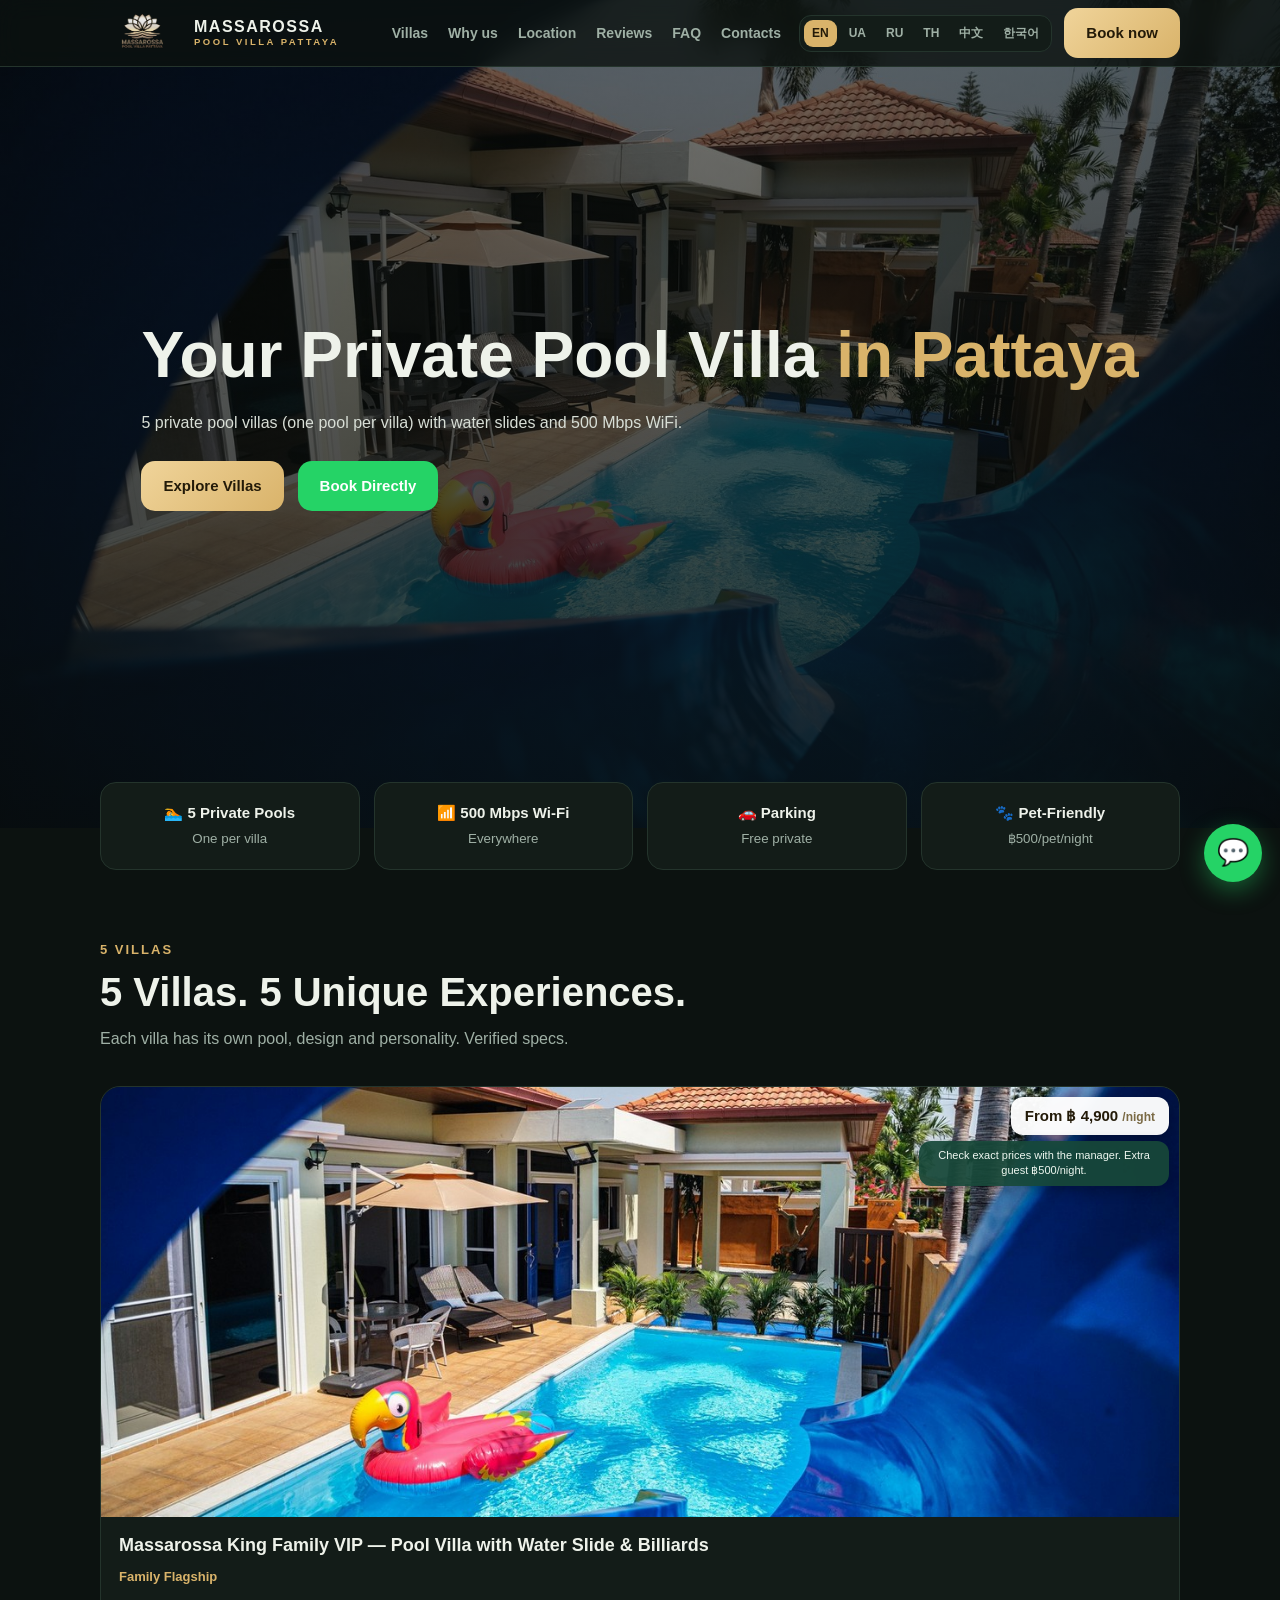
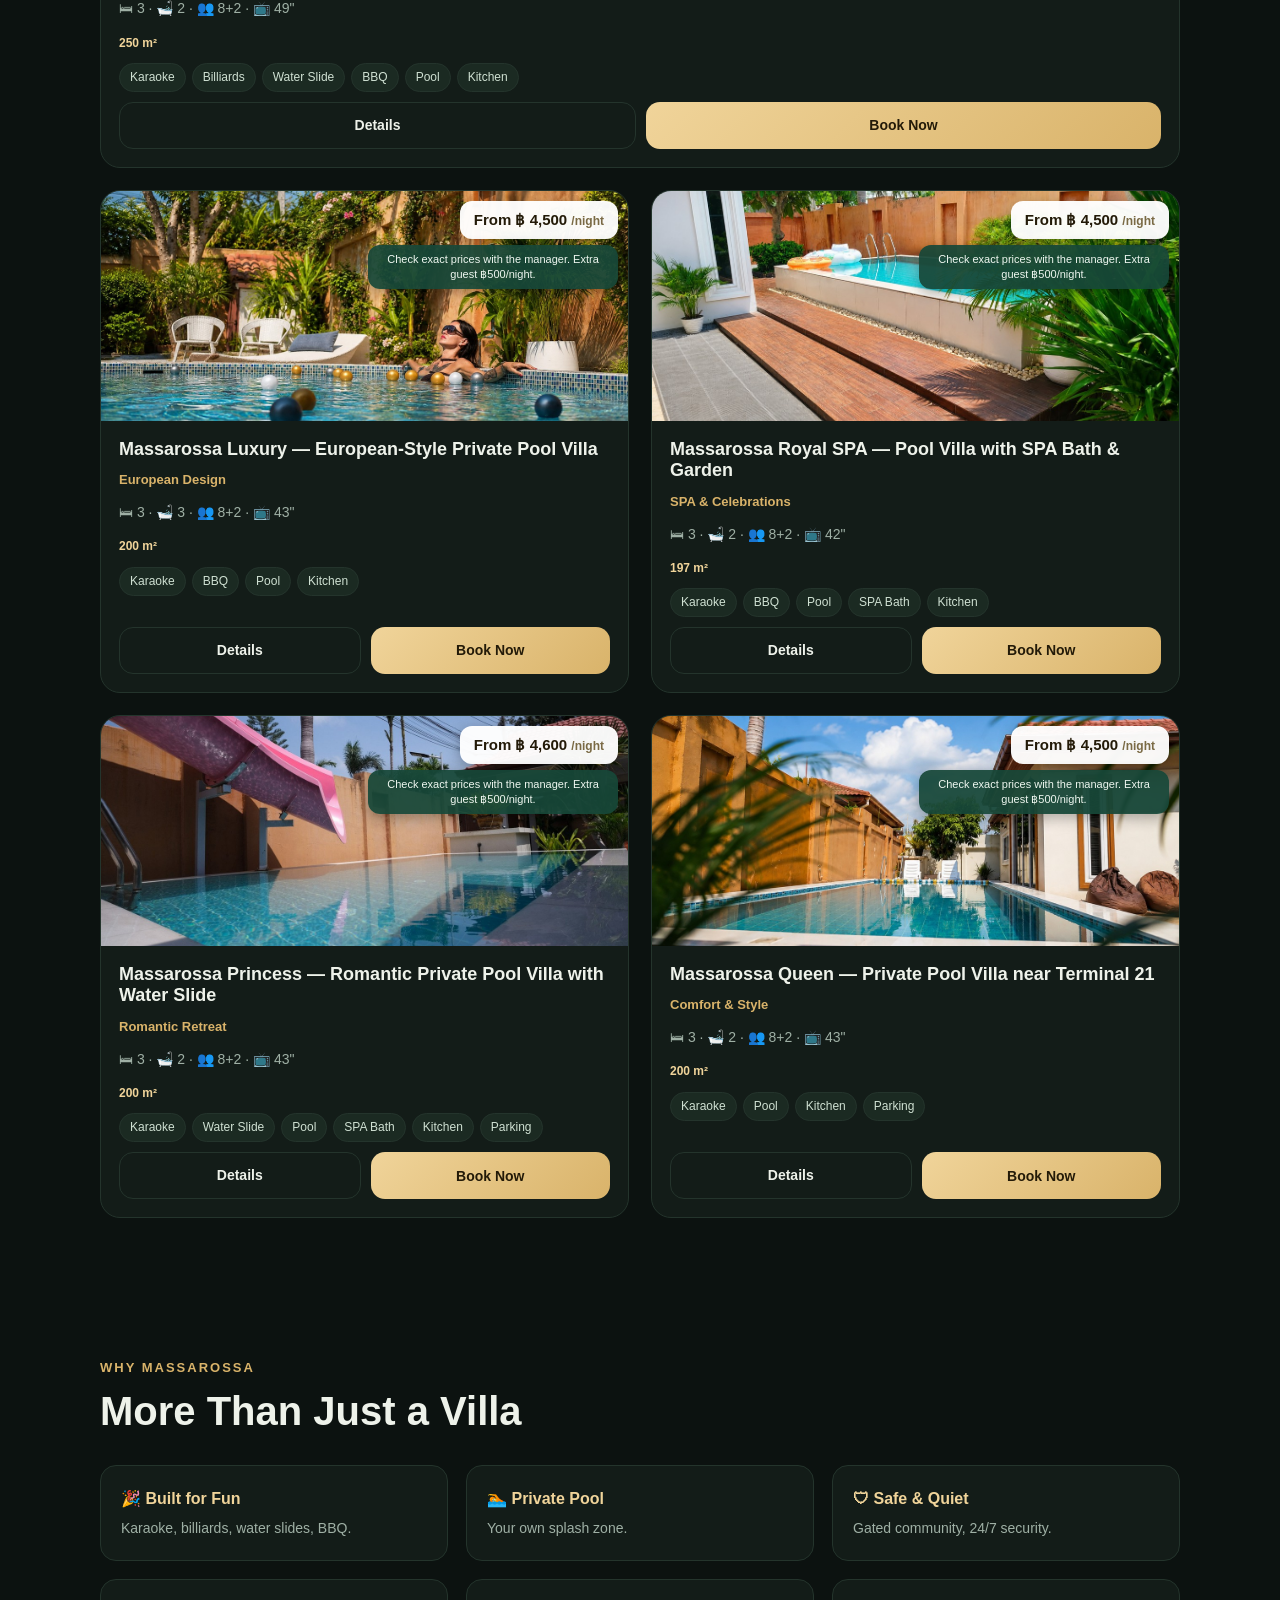
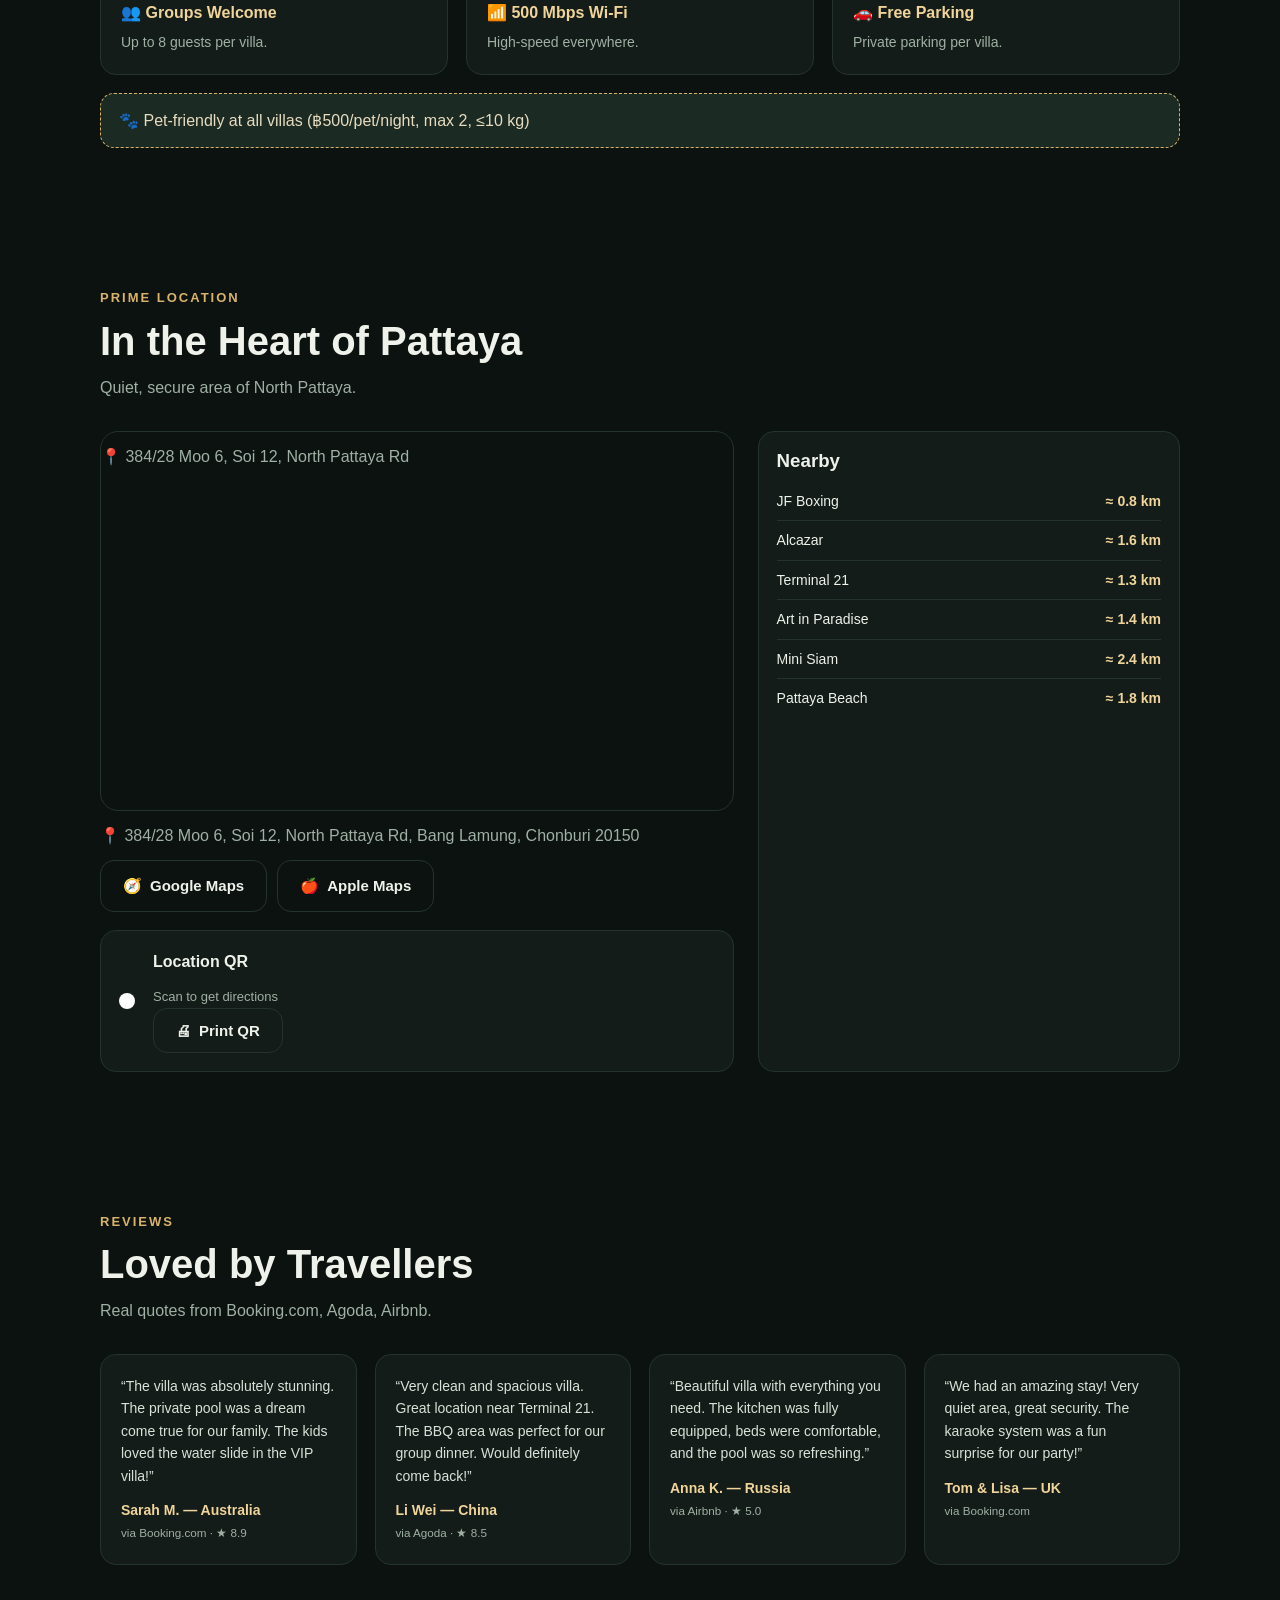
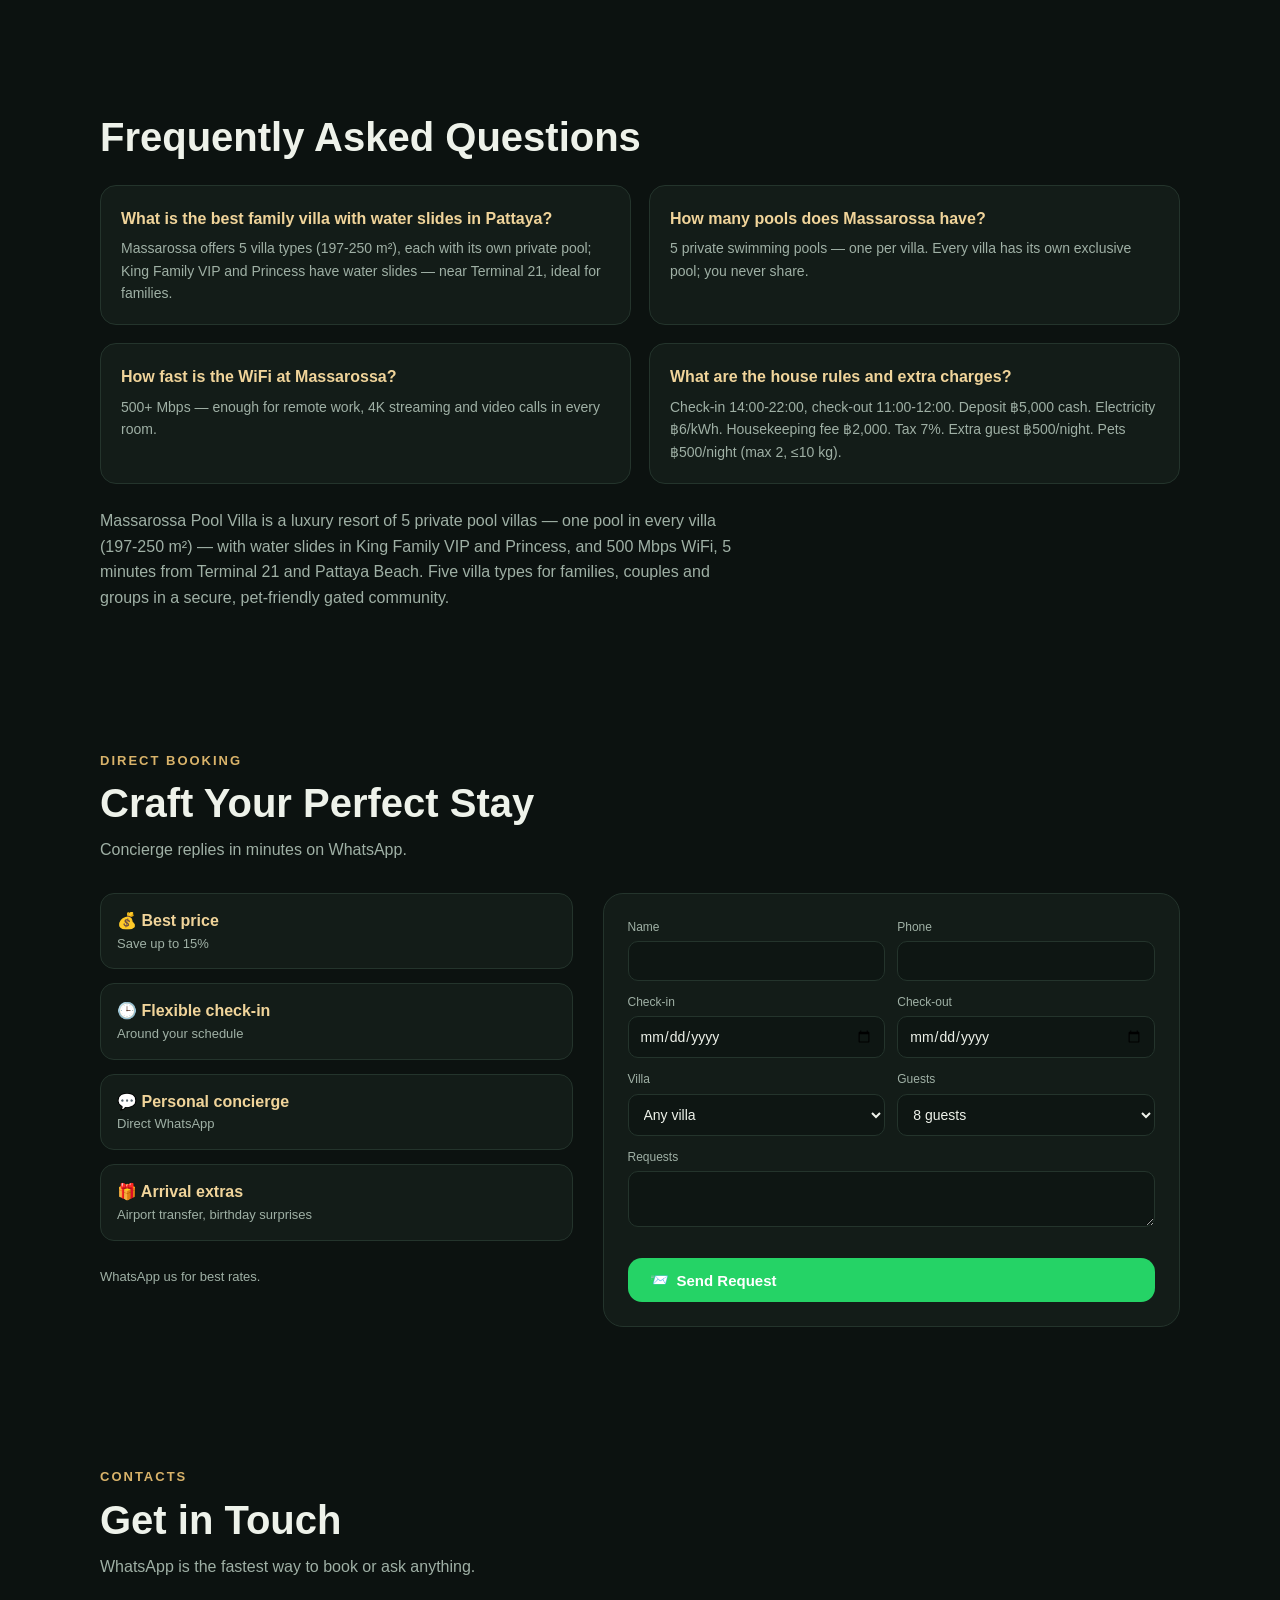
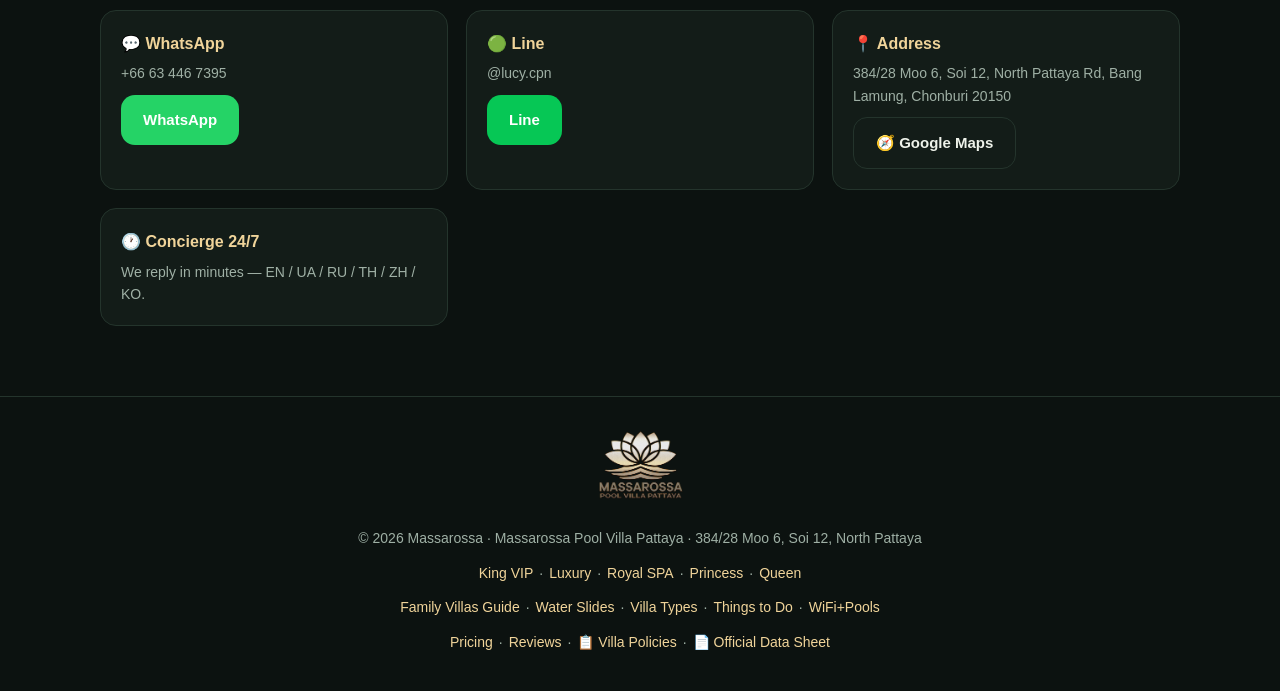
==== index.html @ ad03d01c "1 1" ====
<!DOCTYPE html>
<html lang="en">
<head>
<meta charset="UTF-8">
<meta name="viewport" content="width=device-width, initial-scale=1">
<link rel="icon" href="data:image/svg+xml,<svg xmlns='http://www.w3.org/2000/svg' viewBox='0 0 100 100'><text y='.9em' font-size='90'>🏝️</text></svg>">
<title>Massarossa Pool Villa Pattaya — 5 Private Pool Villas with Water Slides | Near Terminal 21</title>
<meta name="description" content="5 private pool villas in Pattaya — one pool per villa, water slides in King Family VIP & Princess, 500 Mbps WiFi, 5 min from Terminal 21. Book direct on WhatsApp.">
<meta name="keywords" content="pool villa Pattaya, family villa water slides Pattaya, private pool villa, вілла з басейном Паттайя, вилла с бассейном и горками Паттайя, พูลวิลล่า พัทยา, 芭提雅 泳池别墅 水滑梯, 파타야 풀빌라">
<link rel="canonical" href="https://massarossa-pool-villa.netlify.app/">
<link rel="alternate" hreflang="x-default" href="https://massarossa-pool-villa.netlify.app/">
<link rel="alternate" hreflang="en" href="https://massarossa-pool-villa.netlify.app/">
<link rel="alternate" hreflang="uk" href="https://massarossa-pool-villa.netlify.app/">
<link rel="alternate" hreflang="ru" href="https://massarossa-pool-villa.netlify.app/">
<link rel="alternate" hreflang="th" href="https://massarossa-pool-villa.netlify.app/">
<link rel="alternate" hreflang="zh-cn" href="https://massarossa-pool-villa.netlify.app/">
<link rel="alternate" hreflang="ko" href="https://massarossa-pool-villa.netlify.app/">
<meta property="og:type" content="website">
<meta property="og:title" content="Massarossa Pool Villa Pattaya — 5 Private Pool Villas with Water Slides">
<meta property="og:description" content="One private pool per villa, water slides, 500 Mbps WiFi, 5 min from Terminal 21. Book direct.">
<meta property="og:url" content="https://massarossa-pool-villa.netlify.app/">
<meta property="og:image" content="https://images.unsplash.com/photo-1582268611958-ebfd161ef9cf?w=1200">
<meta property="og:image" content="https://images.unsplash.com/photo-1613490493576-7fde63acd811?w=1200">
<meta name="twitter:card" content="summary_large_image">
<meta name="geo.position" content="12.9459773;100.8986733">
<meta name="geo.placename" content="Massarossa Pool Villa Pattaya">
<!-- ⚠️ СКОПІЮЙТЕ value зі старого index.html (GSC-верифікація): -->
<meta name="google-site-verification" content="ffFZciPyvhDWVIE47zWdoNQdEoGtP4xZhspZwnXCxMQ">
<!-- GA4 -->
<script async src="https://www.googletagmanager.com/gtag/js?id=G-JPN7MK8QVQ"></script>
<script>window.dataLayer=window.dataLayer||[];function gtag(){dataLayer.push(arguments)}gtag("js",new Date());gtag("config","G-JPN7MK8QVQ");</script>
<link rel="stylesheet" href="https://unpkg.com/leaflet@1.9.4/dist/leaflet.css">
<link rel="stylesheet" href="styles.css">
<script type="application/ld+json">
{"@context":"https://schema.org","@type":["LocalBusiness","LodgingBusiness"],
"@id":"https://massarossa-pool-villa.netlify.app/","name":"Massarossa Pool Villa Pattaya",
"description":"Resort of 5 private pool villas — one pool per villa — with water slides in King Family VIP and Princess, 500 Mbps WiFi, 5 min from Terminal 21.",
"url":"https://massarossa-pool-villa.netlify.app/","telephone":"+66634467395",
"priceRange":"THB 4500-6500",
"address":{"@type":"PostalAddress","streetAddress":"384/28 Moo 6, Soi 12, North Pattaya Rd","addressLocality":"Bang Lamung","addressRegion":"Chonburi","postalCode":"20150","addressCountry":"TH"},
"geo":{"@type":"GeoCoordinates","latitude":12.9459773,"longitude":100.8986733},
"aggregateRating":{"@type":"AggregateRating","ratingValue":"8.9","reviewCount":"21"},
"amenityFeature":[{"@type":"LocationFeatureSpecification","name":"Private pool (one per villa)","value":true},{"@type":"LocationFeatureSpecification","name":"Water slides","value":true},{"@type":"LocationFeatureSpecification","name":"WiFi 500 Mbps","value":true},{"@type":"LocationFeatureSpecification","name":"Pet-friendly","value":true}],
"sameAs":["https://www.facebook.com/profile.php?id=100064208586513"]}
</script>
<script type="application/ld+json">
{"@context":"https://schema.org","@type":"FAQPage","mainEntity":[
{"@type":"Question","name":"What is the best family villa with water slides in Pattaya?","acceptedAnswer":{"@type":"Answer","text":"Massarossa offers 5 villa types (197-250 m²), each with its own private pool; King Family VIP and Princess have water slides — near Terminal 21, ideal for families."}},
{"@type":"Question","name":"How many pools does Massarossa have?","acceptedAnswer":{"@type":"Answer","text":"5 private swimming pools — one per villa. Every villa has its own exclusive pool; you never share."}},
{"@type":"Question","name":"How fast is the WiFi at Massarossa?","acceptedAnswer":{"@type":"Answer","text":"500+ Mbps — enough for remote work, 4K streaming and video calls in every room."}},
{"@type":"Question","name":"What are the house rules and extra charges?","acceptedAnswer":{"@type":"Answer","text":"Check-in 14:00-22:00, check-out 11:00-12:00. Deposit ฿5,000 cash. Electricity ฿6/kWh. Cleaning ฿2,000. Tax 7%. Extra guest ฿500/night. Pets ฿500/night (max 2, ≤10 kg)."}}]}
</script>
</head>
<body>
<div id="errbar"></div>

<header><div class="wrap nav">
  <a class="logo" href="#top"><img class="logoimg" src="images/logo.png" alt="Massarossa Pool Villa Pattaya" onerror="this.style.display='none'"><span class="logotxt">MASSAROSSA<small>POOL VILLA PATTAYA</small></span></a>
  <nav class="menu">
    <a href="#villas" data-i18n="nav_villas"></a><a href="#why" data-i18n="nav_why"></a>
    <a href="#location" data-i18n="nav_loc"></a><a href="#reviews" data-i18n="nav_rev"></a>
    <a href="#faq" data-i18n="nav_faq"></a><a href="#contacts" data-i18n="nav_contacts"></a>
  </nav>
  <div class="navR">
    <div class="langs" id="langs">
      <button data-lang="en">EN</button><button data-lang="ua">UA</button><button data-lang="ru">RU</button>
      <button data-lang="th">TH</button><button data-lang="zh">中文</button><button data-lang="ko">한국어</button>
    </div>
    <a class="btn gold" href="#book" data-i18n="nav_book"></a>
  </div>
</div></header>

<section class="hero" id="top"><div class="wrap">
  <h1><span data-i18n="hero_t1"></span> <em data-i18n="hero_t2"></em></h1>
  <p data-i18n="hero_sub"></p>
  <div class="hcta">
    <a class="btn gold" href="#villas" data-i18n="hero_c1"></a>
    <a class="btn wa" href="#book" data-i18n="hero_c2"></a>
  </div>
</div></section>

<div class="wrap"><div class="feats">
  <div class="feat"><b>🏊 <span data-i18n="f1t"></span></b><small data-i18n="f1d"></small></div>
  <div class="feat"><b>📶 <span data-i18n="f2t"></span></b><small data-i18n="f2d"></small></div>
  <div class="feat"><b>🚗 <span data-i18n="f3t"></span></b><small data-i18n="f3d"></small></div>
  <div class="feat"><b>🐾 <span data-i18n="f4t"></span></b><small data-i18n="f4d"></small></div>
</div></div>

<section id="villas"><div class="wrap">
  <div class="kick" data-i18n="v_k"></div>
  <h2 data-i18n="v_t"></h2>
  <p class="sub" data-i18n="v_s"></p>
  <div class="cards" id="cards"></div>
</div></section>

<section id="why"><div class="wrap">
  <div class="kick" data-i18n="w_k"></div>
  <h2 data-i18n="w_t"></h2>
  <div class="whygrid">
    <div class="wcard"><b>🎉 <span data-i18n="w1t"></span></b><p data-i18n="w1d"></p></div>
    <div class="wcard"><b>🏊 <span data-i18n="w2t"></span></b><p data-i18n="w2d"></p></div>
    <div class="wcard"><b>🛡 <span data-i18n="w3t"></span></b><p data-i18n="w3d"></p></div>
    <div class="wcard"><b>👥 <span data-i18n="w4t"></span></b><p data-i18n="w4d"></p></div>
    <div class="wcard"><b>📶 <span data-i18n="w5t"></span></b><p data-i18n="w5d"></p></div>
    <div class="wcard"><b>🚗 <span data-i18n="w6t"></span></b><p data-i18n="w6d"></p></div>
  </div>
  <div class="pet">🐾 <span data-i18n="pet"></span></div>
</div></section>

<section id="location"><div class="wrap">
  <div class="kick" data-i18n="l_k"></div>
  <h2 data-i18n="l_t"></h2>
  <p class="sub" data-i18n="l_s"></p>
  <div class="locgrid">
    <div>
      <div id="map"></div>
      <p class="addr">📍 384/28 Moo 6, Soi 12, North Pattaya Rd, Bang Lamung, Chonburi 20150</p>
      <div class="rbtns">
        <a id="rGoogle" class="btn ghost" target="_blank" rel="noopener">🧭 <span data-i18n="route_g"></span></a>
        <a id="rApple" class="btn ghost" target="_blank" rel="noopener">🍎 <span data-i18n="route_a"></span></a>
      </div>
      <div class="qrcard">
        <div id="qrBox"></div>
        <div><b data-i18n="qr_t"></b><p class="note" data-i18n="qr_s"></p>
        <button id="qrPrint" class="btn ghost" type="button">🖨 <span data-i18n="print_qr"></span></button></div>
      </div>
    </div>
    <div class="places"><h3 data-i18n="near"></h3><div id="places"></div></div>
  </div>
</div></section>

<section id="reviews"><div class="wrap">
  <div class="kick" data-i18n="r_k"></div>
  <h2 data-i18n="r_t"></h2>
  <p class="sub" data-i18n="r_s"></p>
  <div class="revgrid">
    <div class="rev">“The villa was absolutely stunning. The private pool was a dream come true for our family. The kids loved the water slide in the VIP villa!”<b>Sarah M. — Australia</b><small>via Booking.com · ★ 8.9</small></div>
    <div class="rev">“Very clean and spacious villa. Great location near Terminal 21. The BBQ area was perfect for our group dinner. Would definitely come back!”<b>Li Wei — China</b><small>via Agoda · ★ 8.5</small></div>
    <div class="rev">“Beautiful villa with everything you need. The kitchen was fully equipped, beds were comfortable, and the pool was so refreshing.”<b>Anna K. — Russia</b><small>via Airbnb · ★ 5.0</small></div>
    <div class="rev">“We had an amazing stay! Very quiet area, great security. The karaoke system was a fun surprise for our party!”<b>Tom &amp; Lisa — UK</b><small>via Booking.com</small></div>
  </div>
</div></section>
<section id="faq"><div class="wrap">
  <h2 data-i18n="faq_t"></h2>
  <div class="faqgrid">
    <div class="wcard"><b data-i18n="q1"></b><p data-i18n="a1"></p></div>
    <div class="wcard"><b data-i18n="q2"></b><p data-i18n="a2"></p></div>
    <div class="wcard"><b data-i18n="q3"></b><p data-i18n="a3"></p></div>
    <div class="wcard"><b data-i18n="q4"></b><p data-i18n="a4"></p></div>
  </div>
  <p class="sub" data-i18n="seo_p" style="margin-top:24px"></p>
</div></section>

<section id="book"><div class="wrap">
  <div class="kick" data-i18n="b_k"></div>
  <h2 data-i18n="b_t"></h2>
  <p class="sub" data-i18n="b_s"></p>
  <div class="bgrid">
    <div class="bplus">
      <div class="bp"><b>💰 <span data-i18n="b1t"></span></b><p data-i18n="b1d"></p></div>
      <div class="bp"><b>🕒 <span data-i18n="b2t"></span></b><p data-i18n="b2d"></p></div>
      <div class="bp"><b>💬 <span data-i18n="b3t"></span></b><p data-i18n="b3d"></p></div>
      <div class="bp"><b>🎁 <span data-i18n="b4t"></span></b><p data-i18n="b4d"></p></div>
      <p class="note" data-i18n="b_wa"></p>
    </div>
    <form class="bform" id="gForm" novalidate>
      <div><label data-i18n="f_name"></label><input id="gName" type="text" autocomplete="name"></div>
      <div><label data-i18n="f_phone"></label><input id="gPhone" type="tel" autocomplete="tel"></div>
      <div><label data-i18n="f_in"></label><input id="gIn" type="date"></div>
      <div><label data-i18n="f_out"></label><input id="gOut" type="date"></div>
      <div><label data-i18n="f_villa"></label><select id="gVilla"></select></div>
      <div><label data-i18n="f_g"></label><select id="gGuests"></select></div>
      <div class="full"><label data-i18n="f_req"></label><textarea id="gReq" rows="2"></textarea></div>
      <div class="calbox"><div id="gCal"></div></div>
      <div class="tline" id="gTotal" hidden></div>
      <button class="btn gold full" id="gPrepay" type="button" hidden></button>
      <button class="btn wa full" type="submit">📨 <span data-i18n="f_send"></span></button>
    </form>
  </div>
</div></section>

<section id="contacts"><div class="wrap">
  <div class="kick" data-i18n="c_k"></div>
  <h2 data-i18n="c_t"></h2>
  <p class="sub" data-i18n="c_sub"></p>
  <div class="whygrid">
    <div class="wcard"><b>💬 WhatsApp</b><p>+66 63 446 7395</p><a id="cWa" class="btn wa" target="_blank" rel="noopener">WhatsApp</a></div>
    <div class="wcard"><b>🟢 Line</b><p>@lucy.cpn</p><a id="cLine" class="btn lnc" target="_blank" rel="noopener">Line</a></div>
    <div class="wcard"><b>📍 <span data-i18n="c_addr"></span></b><p>384/28 Moo 6, Soi 12, North Pattaya Rd, Bang Lamung, Chonburi 20150</p><a id="cRoute" class="btn ghost" target="_blank" rel="noopener">🧭 Google Maps</a></div>
    <div class="wcard"><b>🕐 <span data-i18n="c_hours"></span></b><p data-i18n="c_hours_d"></p></div>
  </div>
</div></section>

<footer><div class="wrap">
  <img class="flogo" src="images/logo.png" alt="Massarossa Pool Villa Pattaya" onerror="this.style.display='none'">
  <div><span data-i18n="ft_r"></span> · Massarossa Pool Villa Pattaya · 384/28 Moo 6, Soi 12, North Pattaya</div>
  <div class="flinks">
    <a href="king-villa.html">King VIP</a>·<a href="luxury-villa.html">Luxury</a>·<a href="royal-villa.html">Royal SPA</a>·<a href="princess-villa.html">Princess</a>·<a href="queen-villa.html">Queen</a>
  </div>
  <div class="flinks">
    <a href="blog-1.html">Family Villas Guide</a>·<a href="blog-2.html">Water Slides</a>·<a href="blog-3.html">Villa Types</a>·<a href="blog-4.html">Things to Do</a>·<a href="blog-5.html">WiFi+Pools</a>
  </div>
  <div class="flinks">
    <a href="pricing.html">Pricing</a>·<a href="reviews.html">Reviews</a>·<a href="rules.html">📋 Villa Policies</a>·<a href="fact-sheet.html">📄 Official Data Sheet</a>
  </div>
</div></footer>

<a id="fwa" class="fwa" href="#" target="_blank" rel="noopener" aria-label="WhatsApp">💬</a>
<div id="printArea"></div>

<div class="mback" id="mback" hidden><div class="modal">
  <button class="mclose" id="mclose" type="button">✕</button>
  <div class="gal">
    <img id="gMain" src="" alt="Villa photo">
    <button class="garr prev" id="gPrev" type="button">‹</button>
    <button class="garr next" id="gNext" type="button">›</button>
    <div class="gcount" id="gCount"></div>
  </div>
  <div class="gthumbs" id="gThumbs"></div>
  <div class="mhead">
    <h3 id="mTitle"></h3>
    <div class="mprice" id="mPrice"></div>
  </div>
  <div class="mbody">
    <h4 data-i18n="m_desc"></h4><p id="mDesc" class="sub"></p>
    <h4 data-i18n="m_amen"></h4><div class="tags" id="mAmen"></div>
  </div>
  <form class="bform" id="mForm" novalidate>
    <div><label data-i18n="f_name"></label><input id="mName" type="text" autocomplete="name"></div>
    <div><label data-i18n="f_phone"></label><input id="mPhone" type="tel" autocomplete="tel"></div>
    <div><label data-i18n="f_in"></label><input id="mIn" type="date"></div>
    <div><label data-i18n="f_out"></label><input id="mOut" type="date"></div>
    <div><label data-i18n="f_villa"></label><select id="mVilla"></select></div>
    <div><label data-i18n="f_g"></label><select id="mGuests"></select></div>
    <div class="full"><label data-i18n="f_req"></label><textarea id="mReq" rows="2"></textarea></div>
    <div class="calbox"><div id="mCal"></div></div>
    <div class="tline" id="mTotal" hidden></div>
    <button class="btn gold full" id="mPrepay" type="button" hidden></button>
    <button class="btn wa full" type="submit">📨 <span data-i18n="f_send"></span></button>
  </form>
  <div class="mcta">
    <span data-i18n="m_contact"></span>
    <a id="mWa" class="btn wa" target="_blank" rel="noopener">💬 WhatsApp</a>
    <a id="mLine" class="btn lnc" target="_blank" rel="noopener">🟢 Line</a>
    <span class="share"><span data-i18n="m_share"></span>
      <a id="shWa" class="shb" target="_blank" rel="noopener">WA</a>
      <a id="shTg" class="shb" target="_blank" rel="noopener">TG</a>
      <button id="shNative" class="shb" type="button">📤</button>
    </span>
  </div>
</div></div>

<script src="https://unpkg.com/leaflet@1.9.4/dist/leaflet.js"></script>
<script src="https://cdnjs.cloudflare.com/ajax/libs/qrcodejs/1.0.0/qrcode.min.js"></script>
<script src="rates.js"></script>
<script src="i18n.js"></script>
<script src="app.js"></script>
</body>
</html>
---- styles.css ----
/* ============================================================
   MASSAROSSA POOL VILLA — styles.css (оновлення 2026-08)
   Витягнуто з <style> старого index.html + «3 календарі в ряд» + .cd.today
   ============================================================ */
:root{--bg:#0c1210;--panel:#131c18;--line:#24342c;--txt:#eef2ea;--mut:#9fb0a5;--gold:#d9b36a;--gold2:#f0d49a;--wa:#25d366;--lnc:#06c755;--red:#e06c5a}
*{margin:0;padding:0;box-sizing:border-box}html{scroll-behavior:smooth}[hidden]{display:none!important}
body{background:var(--bg);color:var(--txt);font-family:Manrope,'Noto Sans Thai','Noto Sans SC','Noto Sans KR',sans-serif;line-height:1.6}
section{scroll-margin-top:80px;padding:70px 0}
.wrap{max-width:1120px;margin:0 auto;padding:0 20px}
h1,h2,h3{line-height:1.2}
.dbox{margin:10px 0}.dchk{display:flex;gap:8px;align-items:center;font-size:13px;color:var(--mut);margin-top:8px}
.kick{color:var(--gold);text-transform:uppercase;letter-spacing:2px;font-size:13px;font-weight:600}
h2{font-size:clamp(26px,4vw,40px);margin:8px 0 10px}
.sub{color:var(--mut);max-width:640px}
.btn{display:inline-flex;align-items:center;gap:8px;border:0;cursor:pointer;text-decoration:none;border-radius:14px;padding:13px 22px;font-weight:700;font-family:inherit;font-size:15px;transition:.25s}
.gold{background:linear-gradient(135deg,var(--gold2),var(--gold));color:#231a08}
.gold:hover{transform:translateY(-2px);box-shadow:0 10px 24px rgba(217,179,106,.3)}
.ghost{background:transparent;color:var(--txt);border:1px solid var(--line)}
.wa{background:var(--wa);color:#fff}.lnc{background:var(--lnc);color:#fff}
header{position:fixed;top:0;left:0;right:0;z-index:50;background:rgba(12,18,16,.8);backdrop-filter:blur(12px);border-bottom:1px solid var(--line)}
.nav{display:flex;align-items:center;gap:18px;height:66px}
.logo{display:flex;align-items:center;gap:10px;text-decoration:none}
.logoimg{height:46px;width:auto;background:transparent}
.logotxt{display:flex;flex-direction:column;line-height:1.15;font-weight:800;font-size:16px;letter-spacing:1.5px;color:var(--txt)}
.logotxt small{font-weight:700;font-size:9.5px;letter-spacing:2.5px;color:var(--gold)}
.menu{display:flex;gap:20px;margin-left:auto}
.menu a{color:var(--mut);text-decoration:none;font-weight:600;font-size:14px}
.menu a:hover{color:var(--gold)}
.navR{display:flex;align-items:center;gap:12px}
.langs{display:flex;gap:4px;background:var(--panel);border:1px solid var(--line);border-radius:12px;padding:4px}
.langs button{border:0;background:transparent;color:var(--mut);font-family:inherit;font-weight:700;font-size:12px;padding:5px 8px;border-radius:9px;cursor:pointer}
.langs button.on{background:var(--gold);color:#231a08}
.hero{min-height:92vh;display:flex;align-items:center;background:linear-gradient(rgba(8,12,10,.55),rgba(8,12,10,.85)),url('images/hero.jpg') center/cover}
.hero h1{font-size:clamp(34px,6vw,64px);font-weight:800}
.hero h1 em{color:var(--gold);font-style:normal}
.hero p{color:#d8ded6;max-width:600px;margin:16px 0 26px}
.hcta{display:flex;gap:14px;flex-wrap:wrap}
.feats{display:grid;grid-template-columns:repeat(4,1fr);gap:14px;margin-top:-46px;position:relative;z-index:5}
.feat{background:var(--panel);border:1px solid var(--line);border-radius:16px;padding:18px;text-align:center}
.feat b{display:block;font-size:15px}.feat small{color:var(--mut)}
.cards{display:grid;grid-template-columns:1fr 1fr;gap:22px;margin-top:34px}
.vcard:first-child{grid-column:1/-1}
.vcard:first-child .vimg{height:430px}
.vcard{background:var(--panel);border:1px solid var(--line);border-radius:20px;overflow:hidden;display:flex;flex-direction:column;transition:.3s}
.vcard:hover{transform:translateY(-6px);border-color:var(--gold)}
.vimg{position:relative;height:230px}
.vimg img{width:100%;height:100%;object-fit:cover}
.vbadges{position:absolute;top:10px;right:10px;display:flex;flex-direction:column;align-items:flex-end;gap:6px;pointer-events:none}
.vprice{background:rgba(255,255,255,.96);color:#231a08;padding:7px 14px;border-radius:12px;font-weight:800;font-size:15px;box-shadow:0 4px 14px rgba(0,0,0,.3)}
.vprice small{font-weight:600;color:#7a6a45;font-size:12px}
.vnote{background:rgba(23,72,56,.93);color:#eef7f0;font-size:11px;line-height:1.4;padding:7px 12px;border-radius:12px;text-align:center;max-width:250px;box-shadow:0 4px 14px rgba(0,0,0,.3)}
.mprice small{font-weight:600;opacity:.7;font-size:12px}
.mnote{position:static;margin-top:6px}
.vbody{padding:18px;display:flex;flex-direction:column;gap:10px;flex:1}
.vbody h3{font-size:18px}
.vtag{color:var(--gold);font-size:13px;font-weight:600}
.vspec{color:var(--mut);font-size:14px}
.varea{color:var(--gold2);font-size:12px;font-weight:600;margin-top:4px}
.tags{display:flex;flex-wrap:wrap;gap:6px}
.tag{background:#1b2a22;border:1px solid var(--line);color:#cfe0d2;font-size:12px;padding:4px 10px;border-radius:99px}
.vbtns{display:flex;gap:10px;margin-top:auto}
.vbtns .btn{flex:1;justify-content:center;padding:11px 10px;font-size:14px}
.note{color:var(--mut);font-size:13px;margin-top:12px}
.whygrid,.faqgrid{display:grid;grid-template-columns:repeat(3,1fr);gap:18px;margin-top:30px}
.faqgrid{grid-template-columns:1fr 1fr;margin-top:24px}
.wcard{background:var(--panel);border:1px solid var(--line);border-radius:16px;padding:20px}
.wcard b{color:var(--gold2);display:block;margin-bottom:6px}
.wcard p{color:var(--mut);font-size:14px}
.wcard .btn{margin-top:10px}
.pet{margin-top:18px;background:#1b2a22;border:1px dashed var(--gold);border-radius:14px;padding:14px 18px;color:#e8dcc0}
.locgrid{display:grid;grid-template-columns:1.2fr .8fr;gap:24px;margin-top:30px}
#map{height:380px;border-radius:18px;border:1px solid var(--line);overflow:hidden}
.addr{color:var(--mut);margin:12px 0}
.rbtns{display:flex;gap:10px;flex-wrap:wrap}
.places{background:var(--panel);border:1px solid var(--line);border-radius:16px;padding:18px}
.places h3{margin-bottom:10px}
.prow{display:flex;justify-content:space-between;padding:8px 0;border-bottom:1px solid var(--line);font-size:14px}
.prow:last-child{border:0}
.prow b{color:var(--gold2)}
.qrcard{margin-top:18px;background:var(--panel);border:1px solid var(--line);border-radius:16px;padding:18px;display:flex;gap:18px;align-items:center}
#qrBox{background:#fff;padding:8px;border-radius:10px;width:max-content}
.revgrid{display:grid;grid-template-columns:repeat(auto-fit,minmax(250px,1fr));gap:18px;margin-top:30px}
.rev{background:var(--panel);border:1px solid var(--line);border-radius:16px;padding:20px;font-size:14px;color:#d9e2d8}
.rev b{color:var(--gold2);display:block;margin-top:12px}
.rev small{color:var(--mut)}
.bgrid{display:grid;grid-template-columns:.9fr 1.1fr;gap:30px;margin-top:30px}
.bplus{display:flex;flex-direction:column;gap:14px}
.bp{background:var(--panel);border:1px solid var(--line);border-radius:14px;padding:14px 16px}
.bp b{color:var(--gold2)} .bp p{color:var(--mut);font-size:13px}
.bform{background:var(--panel);border:1px solid var(--line);border-radius:20px;padding:24px;display:grid;grid-template-columns:1fr 1fr;gap:12px}
.bform label{font-size:12px;color:var(--mut);display:block;margin-bottom:4px}
.bform input,.bform select,.bform textarea{width:100%;background:#0e1613;border:1px solid var(--line);border-radius:10px;color:var(--txt);padding:11px;font-family:inherit;font-size:14px}
.bform .full{grid-column:1/-1}
.calbox{grid-column:1/-1}
/* 3 календарі в ряд */
.calrow{display:grid;grid-template-columns:repeat(3,1fr);gap:14px}
.cmonth{min-width:0}
.ctitle{font-weight:700;margin:8px 0 4px;color:var(--gold2);text-transform:capitalize}
.cgrid{display:grid;grid-template-columns:repeat(7,1fr);gap:4px}
.cw{text-align:center;color:var(--mut);font-size:11px}
.cd{border:1px solid var(--line);background:#0e1613;color:var(--txt);border-radius:8px;padding:7px 0;font-size:12px;cursor:pointer;font-family:inherit}
.cd:hover{border-color:var(--gold)}
.cd.busy{background:#3a1713;color:var(--red);border-color:#5a2a22;cursor:not-allowed}
.cd.past{opacity:.3;cursor:not-allowed}
.cd.today{border-color:var(--gold);color:var(--gold2);font-weight:800;box-shadow:inset 0 0 0 1px var(--gold)}
.cd.sel{background:var(--gold);color:#231a08;font-weight:800;border-color:var(--gold)}
.cd.inr{background:#2b3a2f;border-color:var(--gold)}
.cleg{display:flex;gap:14px;font-size:12px;color:var(--mut);margin-top:8px}
.calnav{display:flex;align-items:center;justify-content:space-between;gap:10px;margin:6px 0 10px}
.cnav{width:34px;height:34px;border-radius:10px;border:1px solid var(--line);background:var(--panel);color:var(--gold2);font-size:18px;cursor:pointer}
.cnav:disabled{opacity:.3;cursor:not-allowed}
.clbl{color:var(--gold2);font-weight:700;font-size:13px;text-transform:capitalize}
.cleg i{width:12px;height:12px;border-radius:4px;display:inline-block;margin-right:5px}
.tline{grid-column:1/-1;background:#1b2a22;border:1px solid var(--gold);border-radius:12px;padding:12px 16px;font-weight:800;color:var(--gold2)}
footer{border-top:1px solid var(--line);padding:26px 0;color:var(--mut);font-size:14px;text-align:center}
.flogo{height:92px;width:auto;background:transparent;display:block;margin:0 auto 12px}
.flinks{margin:12px 0}
.flinks a{color:var(--gold2);text-decoration:none;margin:0 6px}
.fwa{position:fixed;right:18px;bottom:18px;z-index:60;width:58px;height:58px;border-radius:50%;background:var(--wa);display:flex;align-items:center;justify-content:center;font-size:26px;text-decoration:none;box-shadow:0 8px 24px rgba(37,211,102,.4);animation:pul 2s infinite}
@keyframes pul{0%{box-shadow:0 0 0 0 rgba(37,211,102,.5)}70%{box-shadow:0 0 0 18px rgba(37,211,102,0)}100%{box-shadow:0 0 0 0 rgba(37,211,102,0)}}
.mback{position:fixed;inset:0;background:rgba(5,8,7,.8);z-index:100;display:flex;align-items:center;justify-content:center;padding:16px;overflow:auto}
.modal{background:var(--bg);border:1px solid var(--line);border-radius:22px;max-width:860px;width:100%;max-height:92vh;overflow:auto;position:relative;padding:22px}
.mclose{position:absolute;top:12px;right:12px;z-index:5;width:38px;height:38px;border-radius:50%;border:1px solid var(--line);background:var(--panel);color:var(--txt);font-size:16px;cursor:pointer}
.gal{position:relative}
.gal>img{width:100%;height:380px;object-fit:cover;border-radius:16px}
.garr{position:absolute;top:45%;transform:translateY(-50%);width:44px;height:44px;border-radius:50%;border:0;background:rgba(10,14,12,.7);color:#fff;font-size:22px;cursor:pointer}
.prev{left:12px}.next{right:12px}
.gcount{position:absolute;bottom:12px;right:14px;background:rgba(10,14,12,.8);padding:4px 10px;border-radius:8px;font-size:13px}
.gthumbs{display:flex;gap:8px;overflow-x:auto;padding:10px 0}
.gthumbs img{width:74px;height:52px;object-fit:cover;border-radius:8px;cursor:pointer;opacity:.55;border:2px solid transparent}
.gthumbs img.on{opacity:1;border-color:var(--gold)}
.mhead{display:flex;justify-content:space-between;align-items:flex-start;gap:12px;flex-wrap:wrap;margin:10px 0}
.mprice{color:var(--gold2);font-weight:800;text-align:right}
.mbody h4{margin:16px 0 8px;color:var(--gold)}
.mcta{display:flex;gap:10px;flex-wrap:wrap;align-items:center}
.share{display:flex;gap:6px;align-items:center;color:var(--mut);font-size:13px;margin-left:auto}
.shb{border:1px solid var(--line);background:var(--panel);color:var(--txt);border-radius:99px;padding:6px 12px;font-size:12px;font-weight:700;cursor:pointer;text-decoration:none}
.rv{opacity:0;transform:translateY(26px);transition:.7s}
.rv.vis{opacity:1;transform:none}
#errbar{position:fixed;bottom:0;left:0;right:0;background:#7a1d15;color:#fff;padding:10px 16px;font-size:13px;z-index:200;display:none}
#printArea{display:none}
@media print{body>*{display:none!important}#printArea{display:block!important}}
@media(max-width:900px){.feats{grid-template-columns:repeat(2,1fr)}.cards{grid-template-columns:1fr}.vcard:first-child .vimg{height:260px}.whygrid,.locgrid,.bgrid,.faqgrid{grid-template-columns:1fr}.menu{display:none}.bform{grid-template-columns:1fr}.logotxt{font-size:13px}.logotxt small{font-size:8px}}
@media(max-width:640px){.calrow{grid-template-columns:1fr}}
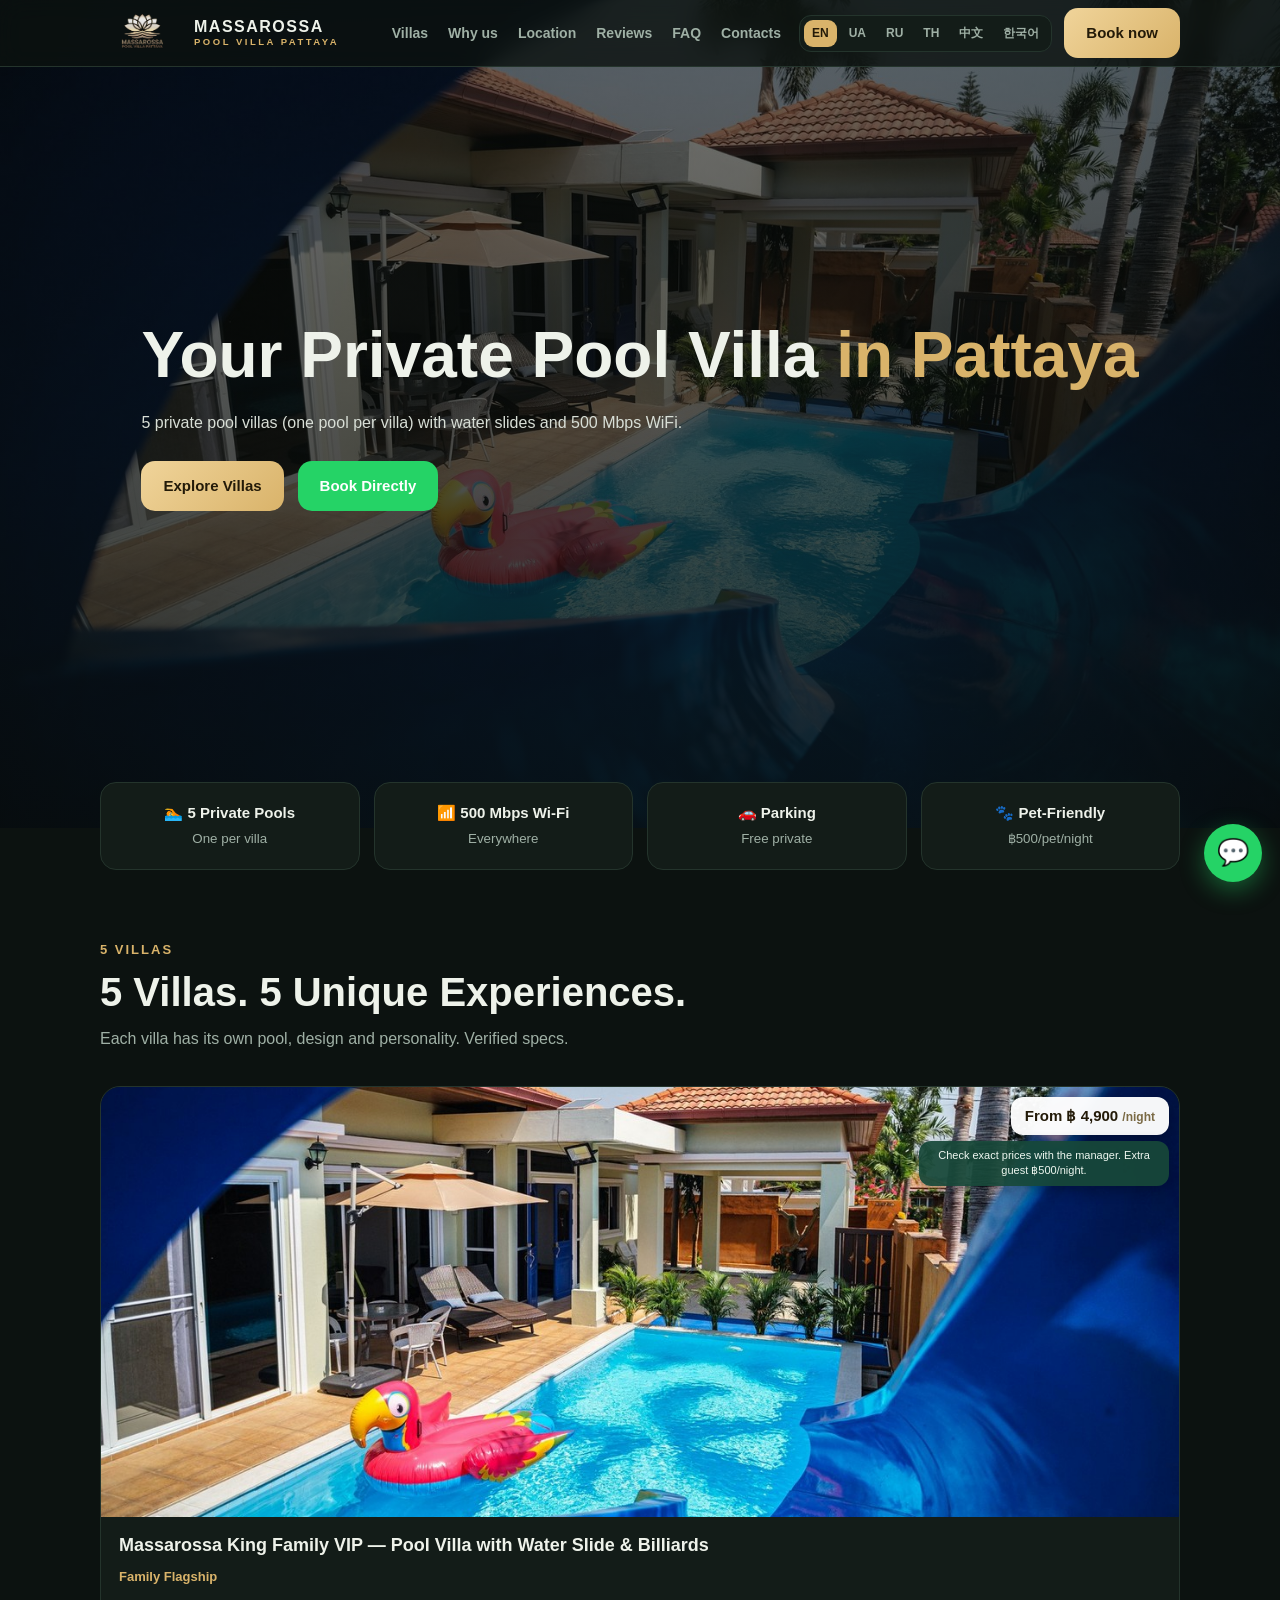
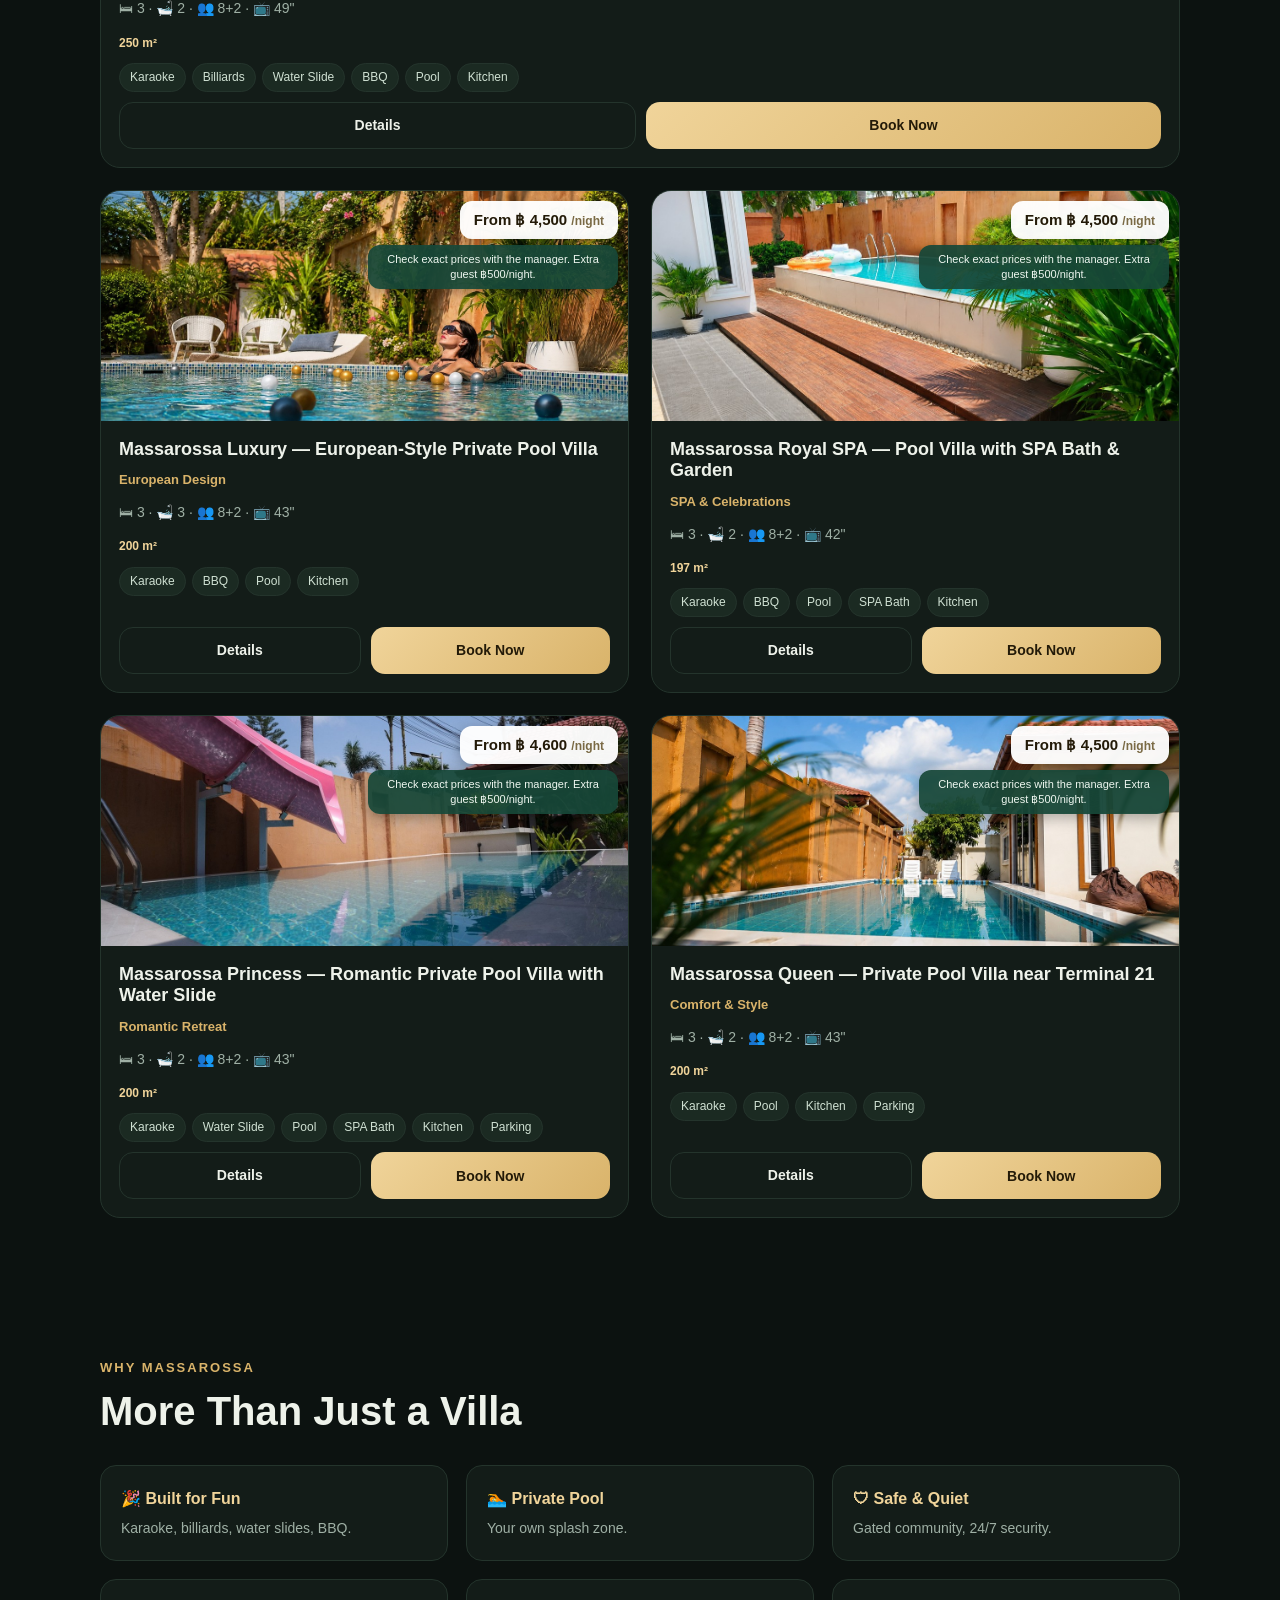
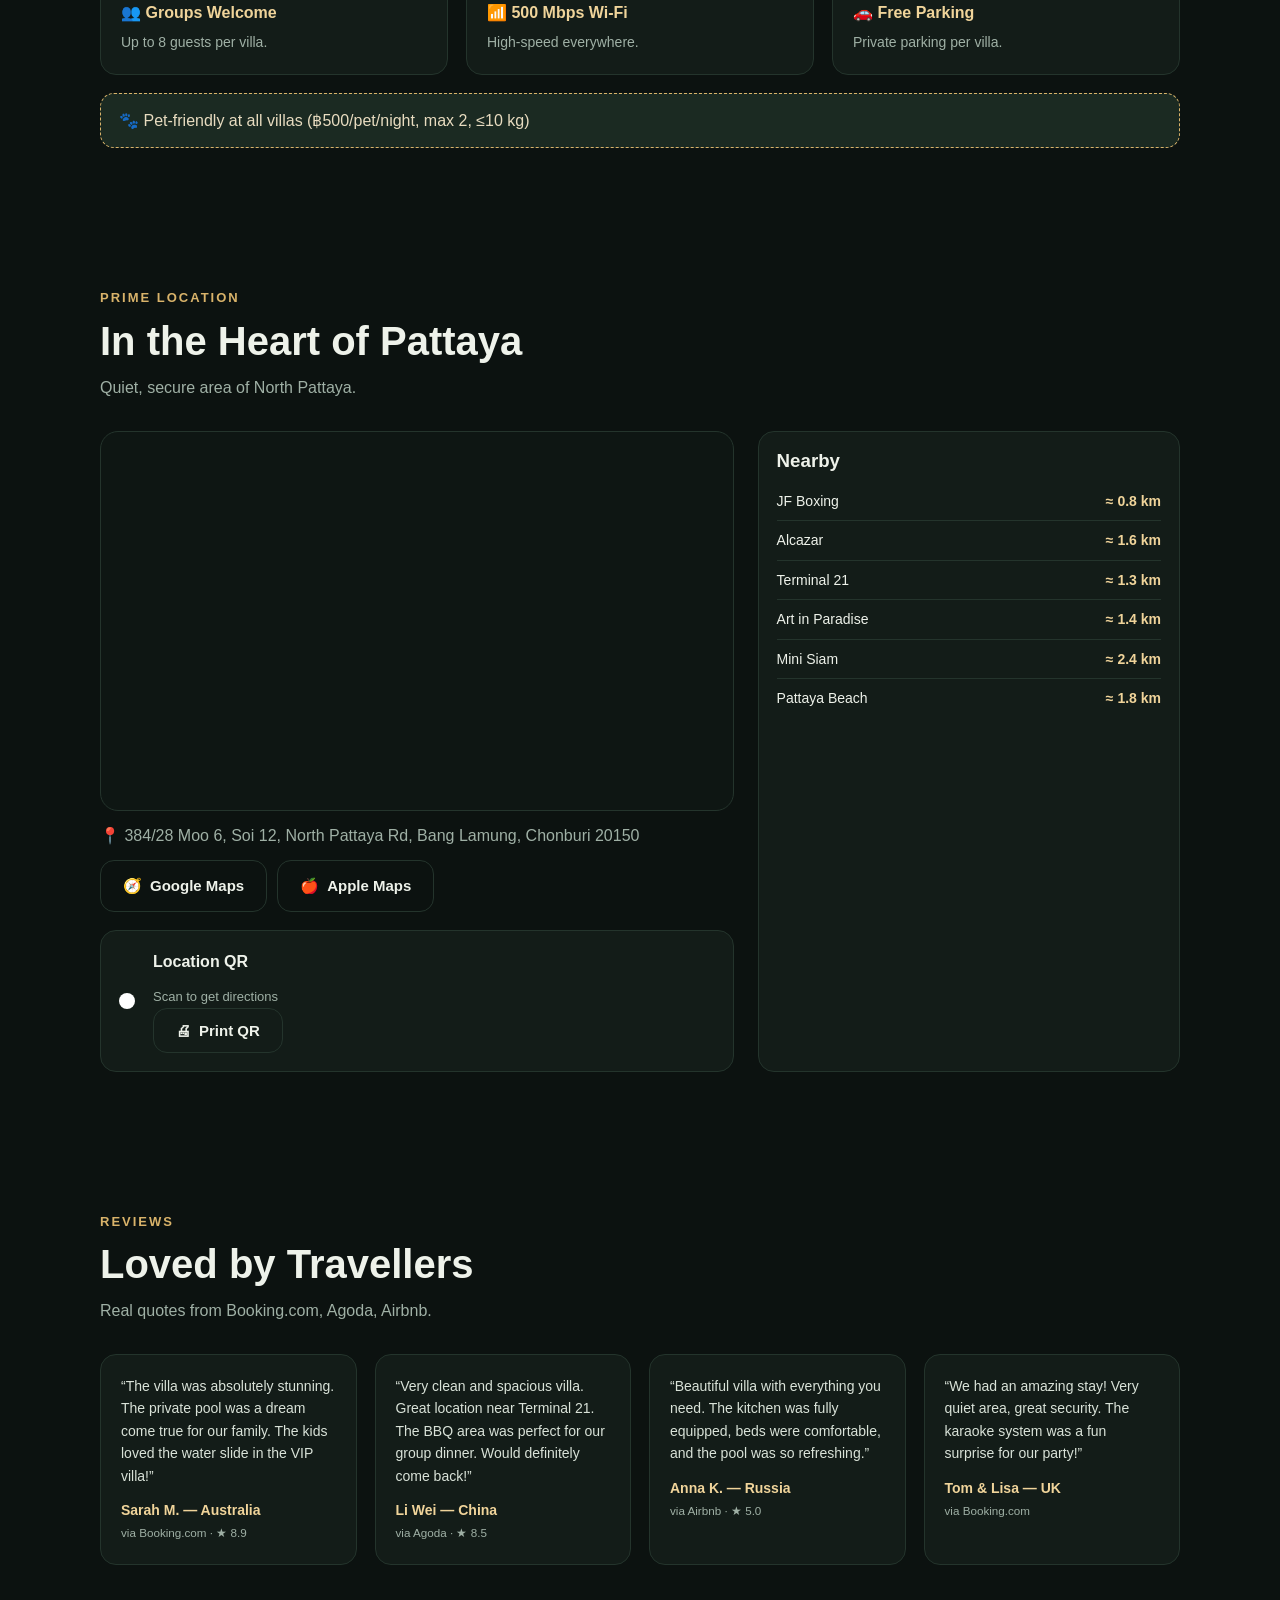
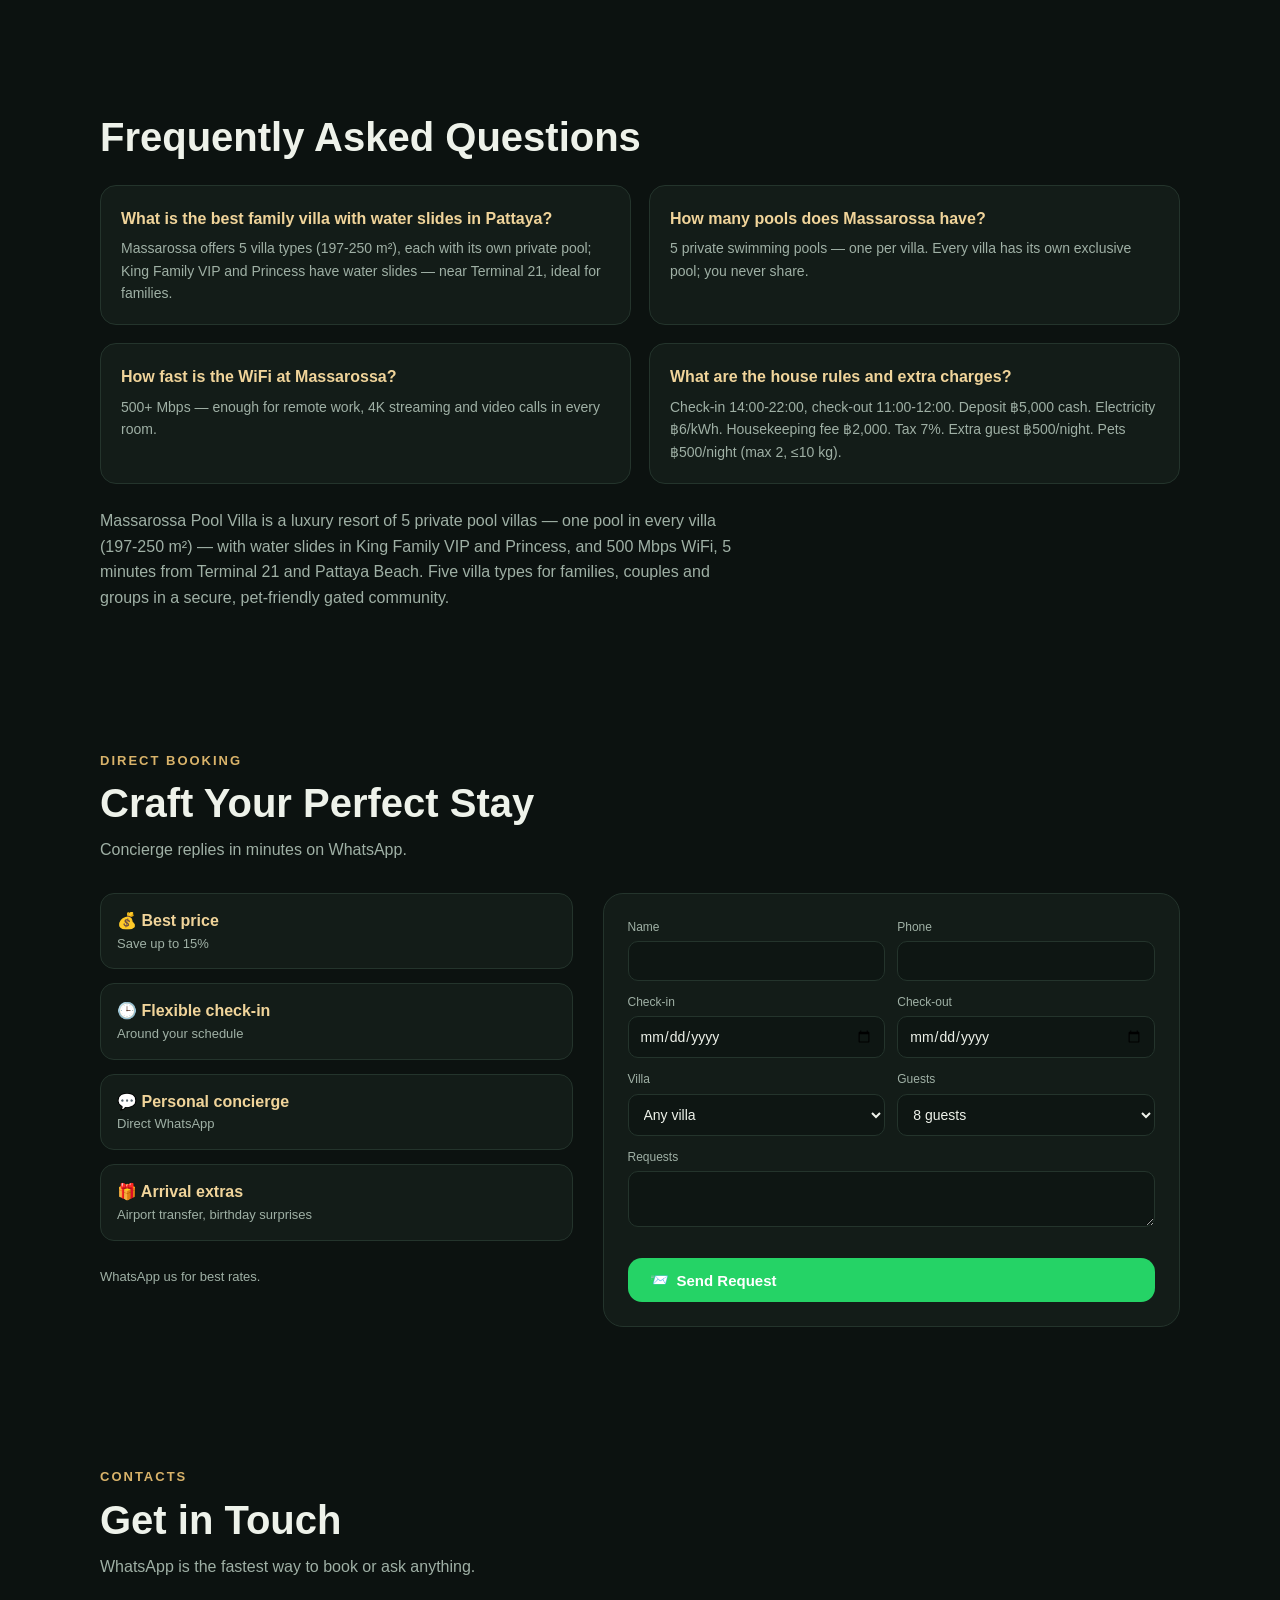
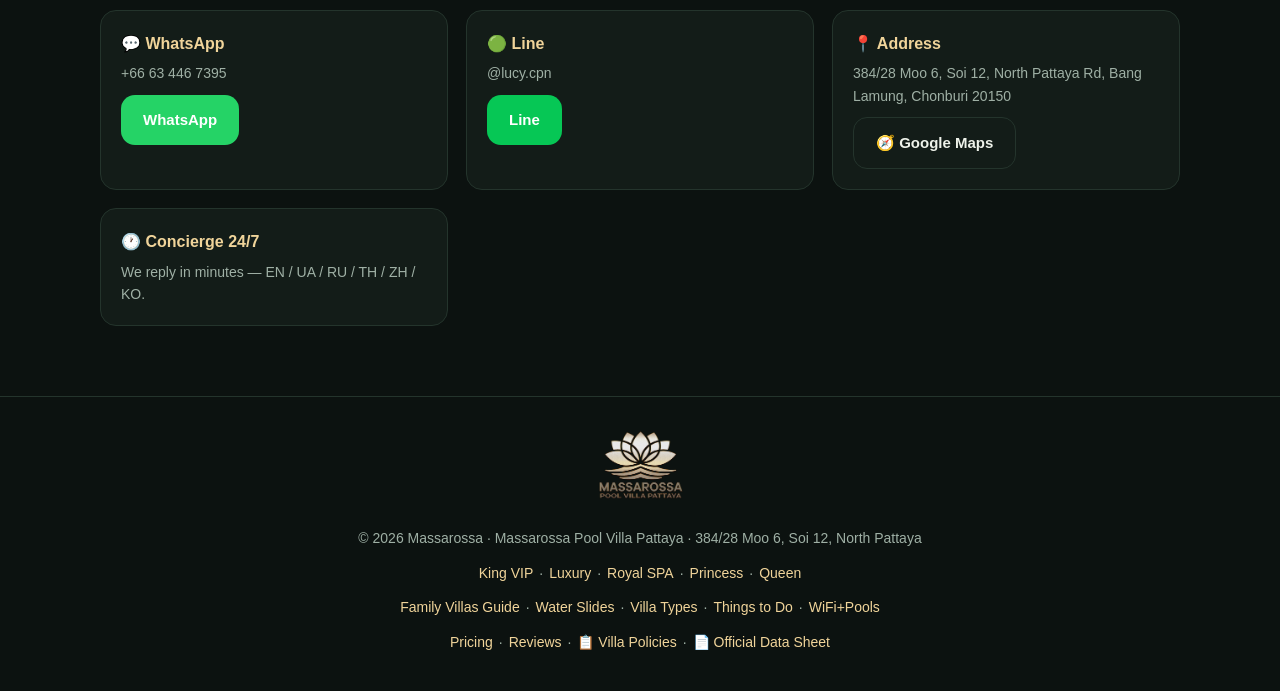
==== commit 2e8212e3: "Update index.html" ====
--- a/index.html
+++ b/index.html
@@ -7,18 +7,18 @@
 <title>Massarossa Pool Villa Pattaya — 5 Private Pool Villas with Water Slides | Near Terminal 21</title>
 <meta name="description" content="5 private pool villas in Pattaya — one pool per villa, water slides in King Family VIP & Princess, 500 Mbps WiFi, 5 min from Terminal 21. Book direct on WhatsApp.">
 <meta name="keywords" content="pool villa Pattaya, family villa water slides Pattaya, private pool villa, вілла з басейном Паттайя, вилла с бассейном и горками Паттайя, พูลวิลล่า พัทยา, 芭提雅 泳池别墅 水滑梯, 파타야 풀빌라">
-<link rel="canonical" href="https://massarossa-pool-villa.netlify.app/">
-<link rel="alternate" hreflang="x-default" href="https://massarossa-pool-villa.netlify.app/">
-<link rel="alternate" hreflang="en" href="https://massarossa-pool-villa.netlify.app/">
-<link rel="alternate" hreflang="uk" href="https://massarossa-pool-villa.netlify.app/">
-<link rel="alternate" hreflang="ru" href="https://massarossa-pool-villa.netlify.app/">
-<link rel="alternate" hreflang="th" href="https://massarossa-pool-villa.netlify.app/">
-<link rel="alternate" hreflang="zh-cn" href="https://massarossa-pool-villa.netlify.app/">
-<link rel="alternate" hreflang="ko" href="https://massarossa-pool-villa.netlify.app/">
+<link rel="canonical" href="https://massarossapoolvilla.com/">
+<link rel="alternate" hreflang="x-default" href="https://massarossapoolvilla.com/">
+<link rel="alternate" hreflang="en" href="https://massarossapoolvilla.com/">
+<link rel="alternate" hreflang="uk" href="https://massarossapoolvilla.com/">
+<link rel="alternate" hreflang="ru" href="https://massarossapoolvilla.com/">
+<link rel="alternate" hreflang="th" href="https://massarossapoolvilla.com/">
+<link rel="alternate" hreflang="zh-cn" href="https://massarossapoolvilla.com/">
+<link rel="alternate" hreflang="ko" href="https://massarossapoolvilla.com/">
 <meta property="og:type" content="website">
 <meta property="og:title" content="Massarossa Pool Villa Pattaya — 5 Private Pool Villas with Water Slides">
 <meta property="og:description" content="One private pool per villa, water slides, 500 Mbps WiFi, 5 min from Terminal 21. Book direct.">
-<meta property="og:url" content="https://massarossa-pool-villa.netlify.app/">
+<meta property="og:url" content="https://massarossapoolvilla.com/">
 <meta property="og:image" content="https://images.unsplash.com/photo-1582268611958-ebfd161ef9cf?w=1200">
 <meta property="og:image" content="https://images.unsplash.com/photo-1613490493576-7fde63acd811?w=1200">
 <meta name="twitter:card" content="summary_large_image">
@@ -29,13 +29,12 @@
 <!-- GA4 -->
 <script async src="https://www.googletagmanager.com/gtag/js?id=G-JPN7MK8QVQ"></script>
 <script>window.dataLayer=window.dataLayer||[];function gtag(){dataLayer.push(arguments)}gtag("js",new Date());gtag("config","G-JPN7MK8QVQ");</script>
-<link rel="stylesheet" href="https://unpkg.com/leaflet@1.9.4/dist/leaflet.css">
 <link rel="stylesheet" href="styles.css">
 <script type="application/ld+json">
 {"@context":"https://schema.org","@type":["LocalBusiness","LodgingBusiness"],
-"@id":"https://massarossa-pool-villa.netlify.app/","name":"Massarossa Pool Villa Pattaya",
+"@id":"https://massarossapoolvilla.com/","name":"Massarossa Pool Villa Pattaya",
 "description":"Resort of 5 private pool villas — one pool per villa — with water slides in King Family VIP and Princess, 500 Mbps WiFi, 5 min from Terminal 21.",
-"url":"https://massarossa-pool-villa.netlify.app/","telephone":"+66634467395",
+"url":"https://massarossapoolvilla.com/","telephone":"+66634467395",
 "priceRange":"THB 4500-6500",
 "address":{"@type":"PostalAddress","streetAddress":"384/28 Moo 6, Soi 12, North Pattaya Rd","addressLocality":"Bang Lamung","addressRegion":"Chonburi","postalCode":"20150","addressCountry":"TH"},
 "geo":{"@type":"GeoCoordinates","latitude":12.9459773,"longitude":100.8986733},
@@ -250,10 +249,8 @@
   </div>
 </div></div>
 
-<script src="https://unpkg.com/leaflet@1.9.4/dist/leaflet.js"></script>
-<script src="https://cdnjs.cloudflare.com/ajax/libs/qrcodejs/1.0.0/qrcode.min.js"></script>
 <script src="rates.js"></script>
 <script src="i18n.js"></script>
 <script src="app.js"></script>
 </body>
-</html>+</html>
--- a/styles.css
+++ b/styles.css
@@ -69,7 +69,21 @@
 .wcard .btn{margin-top:10px}
 .pet{margin-top:18px;background:#1b2a22;border:1px dashed var(--gold);border-radius:14px;padding:14px 18px;color:#e8dcc0}
 .locgrid{display:grid;grid-template-columns:1.2fr .8fr;gap:24px;margin-top:30px}
-#map{height:380px;border-radius:18px;border:1px solid var(--line);overflow:hidden}
+#map{
+  height:380px;
+  width:100%;
+  border-radius:18px;
+  border:1px solid var(--line);
+  overflow:hidden;
+  background:#0e1613;
+}
+#map iframe{
+  width:100%;
+  height:100%;
+  border:0;
+  border-radius:18px;
+  display:block;
+}
 .addr{color:var(--mut);margin:12px 0}
 .rbtns{display:flex;gap:10px;flex-wrap:wrap}
 .places{background:var(--panel);border:1px solid var(--line);border-radius:16px;padding:18px}
@@ -141,4 +155,4 @@
 #printArea{display:none}
 @media print{body>*{display:none!important}#printArea{display:block!important}}
 @media(max-width:900px){.feats{grid-template-columns:repeat(2,1fr)}.cards{grid-template-columns:1fr}.vcard:first-child .vimg{height:260px}.whygrid,.locgrid,.bgrid,.faqgrid{grid-template-columns:1fr}.menu{display:none}.bform{grid-template-columns:1fr}.logotxt{font-size:13px}.logotxt small{font-size:8px}}
-@media(max-width:640px){.calrow{grid-template-columns:1fr}}+@media(max-width:640px){.calrow{grid-template-columns:1fr}}
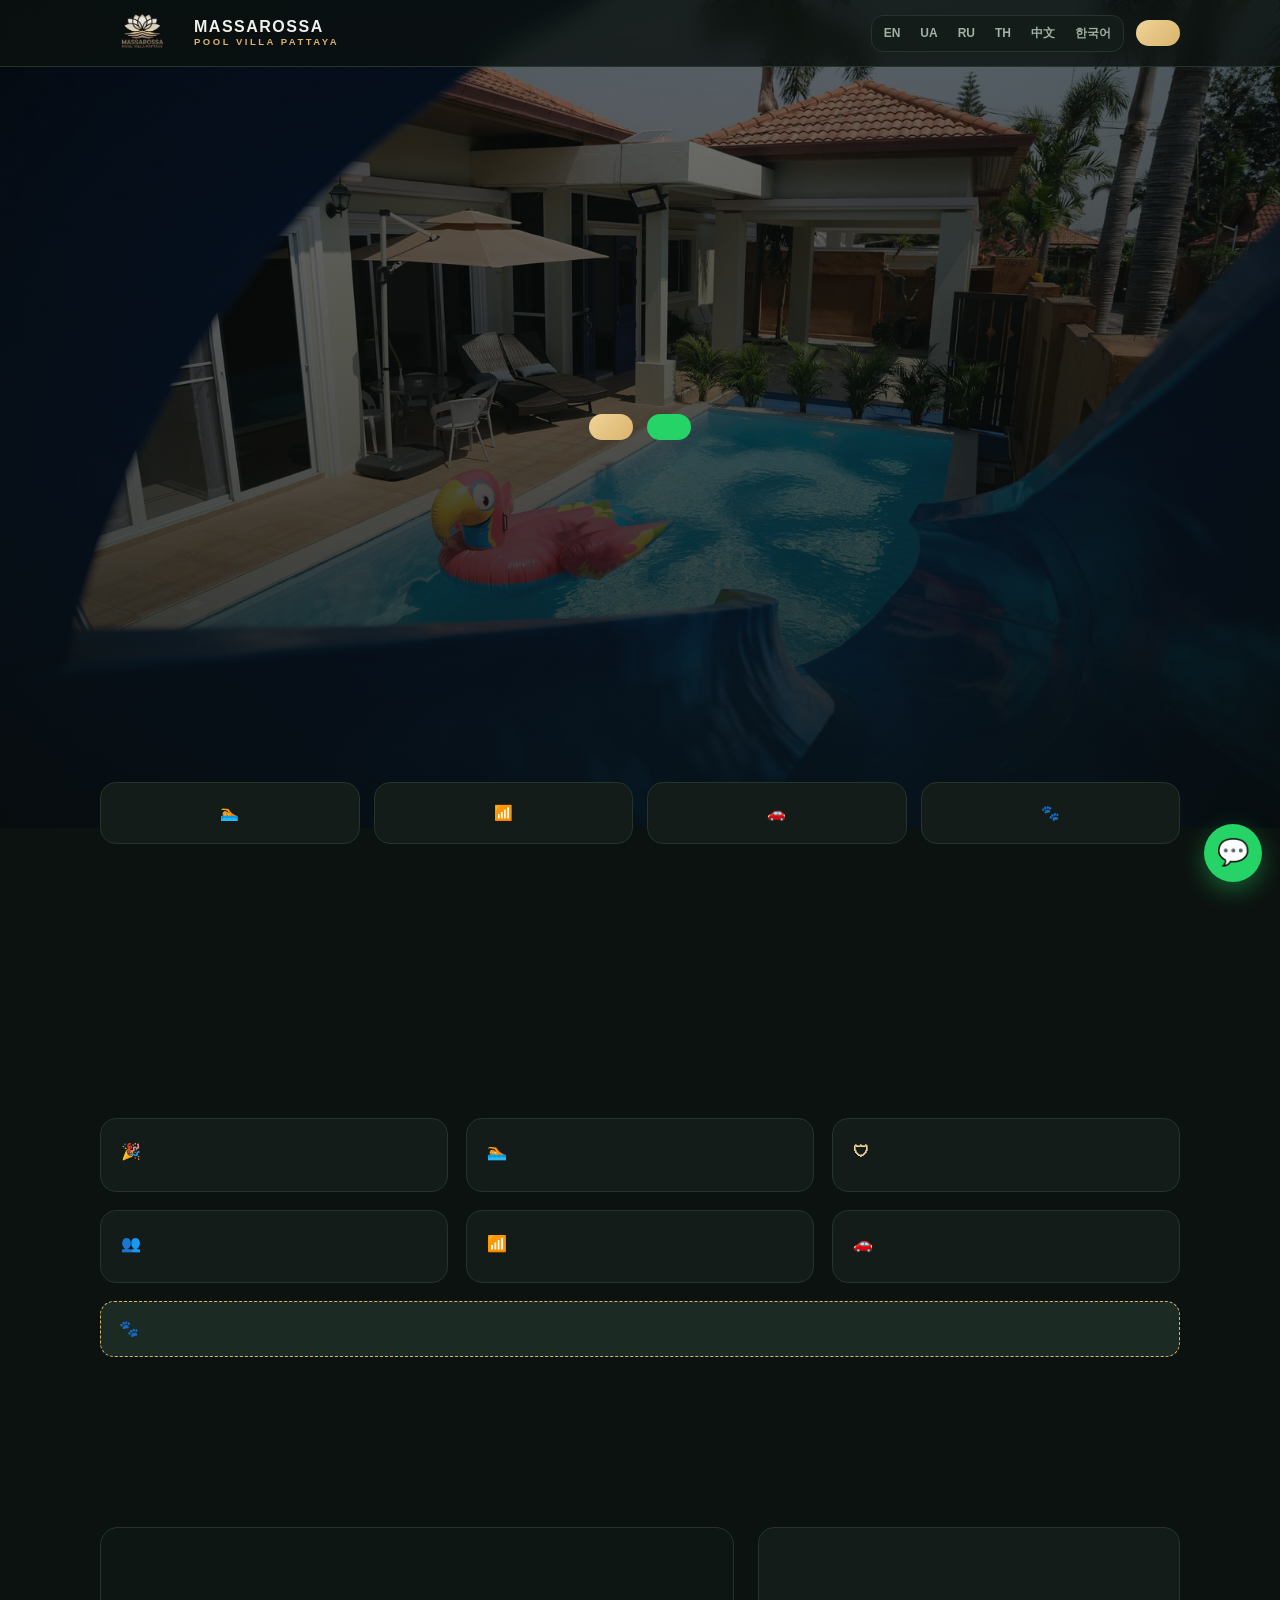
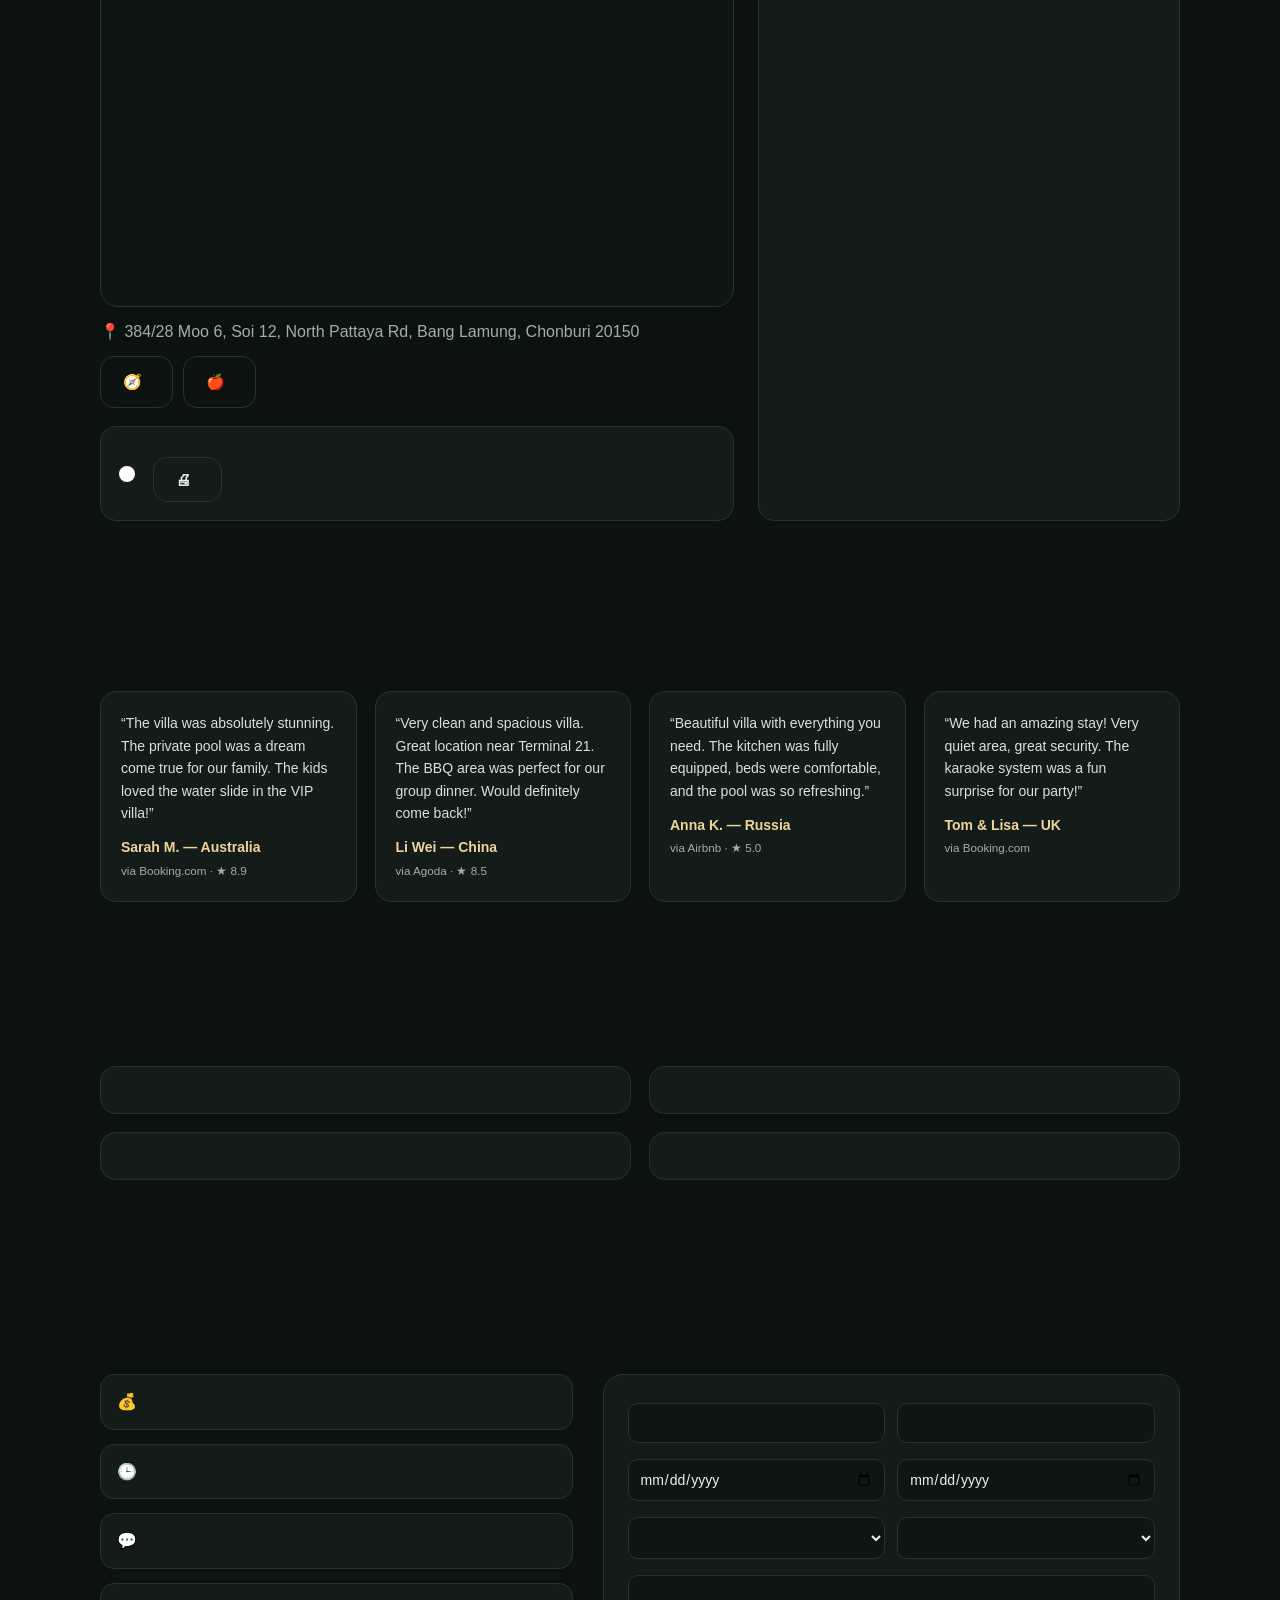
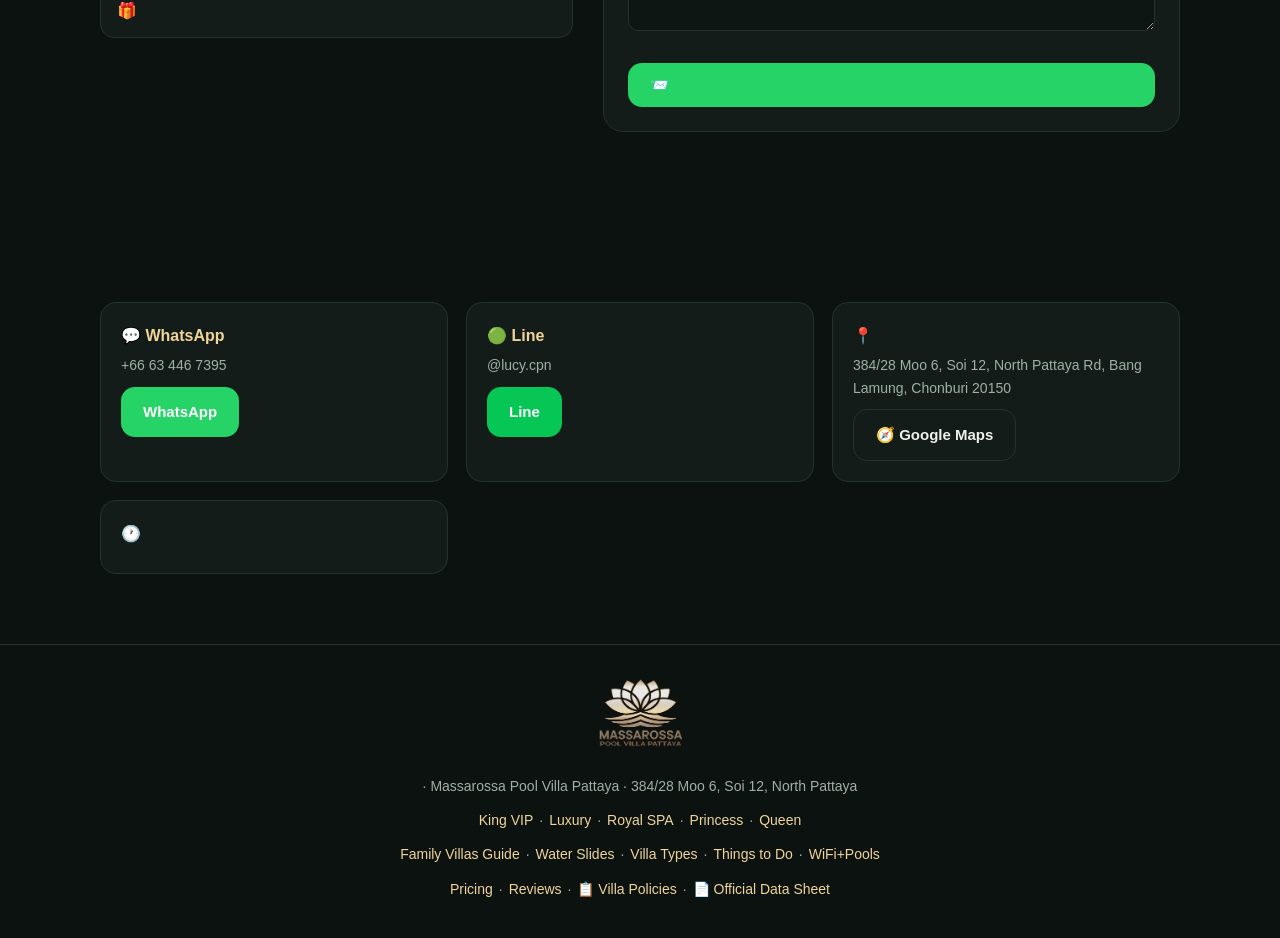
==== commit 6a185874: "Enhance LocalBusiness schema with additional fields Updated JSON-LD structured data for LocalBusines" ====
--- a/index.html
+++ b/index.html
@@ -31,16 +31,59 @@
 <script>window.dataLayer=window.dataLayer||[];function gtag(){dataLayer.push(arguments)}gtag("js",new Date());gtag("config","G-JPN7MK8QVQ");</script>
 <link rel="stylesheet" href="styles.css">
 <script type="application/ld+json">
-{"@context":"https://schema.org","@type":["LocalBusiness","LodgingBusiness"],
-"@id":"https://massarossapoolvilla.com/","name":"Massarossa Pool Villa Pattaya",
-"description":"Resort of 5 private pool villas — one pool per villa — with water slides in King Family VIP and Princess, 500 Mbps WiFi, 5 min from Terminal 21.",
-"url":"https://massarossapoolvilla.com/","telephone":"+66634467395",
-"priceRange":"THB 4500-6500",
-"address":{"@type":"PostalAddress","streetAddress":"384/28 Moo 6, Soi 12, North Pattaya Rd","addressLocality":"Bang Lamung","addressRegion":"Chonburi","postalCode":"20150","addressCountry":"TH"},
-"geo":{"@type":"GeoCoordinates","latitude":12.9459773,"longitude":100.8986733},
-"aggregateRating":{"@type":"AggregateRating","ratingValue":"8.9","reviewCount":"21"},
-"amenityFeature":[{"@type":"LocationFeatureSpecification","name":"Private pool (one per villa)","value":true},{"@type":"LocationFeatureSpecification","name":"Water slides","value":true},{"@type":"LocationFeatureSpecification","name":"WiFi 500 Mbps","value":true},{"@type":"LocationFeatureSpecification","name":"Pet-friendly","value":true}],
-"sameAs":["https://www.facebook.com/profile.php?id=100064208586513"]}
+{
+  "@context": "https://schema.org",
+  "@type": ["LocalBusiness", "LodgingBusiness"],
+  "@id": "https://massarossapoolvilla.com/",
+  "name": "Massarossa Pool Villa Pattaya",
+  "description": "Resort of 5 private pool villas — one pool per villa — with water slides in King Family VIP and Princess, 500 Mbps WiFi, 5 min from Terminal 21.",
+  "url": "https://massarossapoolvilla.com/",
+  "telephone": "+66634467395",
+  "priceRange": "THB 4500-6500",
+  "address": {
+    "@type": "PostalAddress",
+    "streetAddress": "384/28 Moo 6, Soi 12, North Pattaya Rd",
+    "addressLocality": "Bang Lamung",
+    "addressRegion": "Chonburi",
+    "postalCode": "20150",
+    "addressCountry": "TH"
+  },
+  "geo": {
+    "@type": "GeoCoordinates",
+    "latitude": 12.9459773,
+    "longitude": 100.8986733
+  },
+  "aggregateRating": {
+    "@type": "AggregateRating",
+    "ratingValue": 8.9,
+    "reviewCount": 21,
+    "bestRating": 10,
+    "worstRating": 1
+  },
+  "amenityFeature": [
+    {
+      "@type": "LocationFeatureSpecification",
+      "name": "Private pool (one per villa)",
+      "value": true
+    },
+    {
+      "@type": "LocationFeatureSpecification",
+      "name": "Water slides",
+      "value": true
+    },
+    {
+      "@type": "LocationFeatureSpecification",
+      "name": "WiFi 500 Mbps",
+      "value": true
+    },
+    {
+      "@type": "LocationFeatureSpecification",
+      "name": "Pet-friendly",
+      "value": true
+    }
+  ],
+  "sameAs": ["https://www.facebook.com/profile.php?id=100064208586513"]
+}
 </script>
 <script type="application/ld+json">
 {"@context":"https://schema.org","@type":"FAQPage","mainEntity":[
--- a/styles.css
+++ b/styles.css
@@ -1,14 +1,76 @@
 /* ============================================================
-   MASSAROSSA POOL VILLA — styles.css (оновлення 2026-08)
-   Витягнуто з <style> старого index.html + «3 календарі в ряд» + .cd.today
-   ============================================================ */
+MASSAROSSA POOL VILLA — styles.css (оновлення 2026-08)
+Витягнуто з <style> старого index.html + «3 календарі в ряд» + .cd.today
+============================================================ */
 :root{--bg:#0c1210;--panel:#131c18;--line:#24342c;--txt:#eef2ea;--mut:#9fb0a5;--gold:#d9b36a;--gold2:#f0d49a;--wa:#25d366;--lnc:#06c755;--red:#e06c5a}
 *{margin:0;padding:0;box-sizing:border-box}html{scroll-behavior:smooth}[hidden]{display:none!important}
 body{background:var(--bg);color:var(--txt);font-family:Manrope,'Noto Sans Thai','Noto Sans SC','Noto Sans KR',sans-serif;line-height:1.6}
 section{scroll-margin-top:80px;padding:70px 0}
 .wrap{max-width:1120px;margin:0 auto;padding:0 20px}
 h1,h2,h3{line-height:1.2}
-.dbox{margin:10px 0}.dchk{display:flex;gap:8px;align-items:center;font-size:13px;color:var(--mut);margin-top:8px}
+.dbox{margin:16px 0}
+.dchk{display:flex;gap:10px;align-items:flex-start;font-size:14px;color:var(--txt);margin-top:12px;cursor:pointer;line-height:1.4}
+.dchk input[type="checkbox"]{margin-top:3px;width:18px;height:18px;accent-color:var(--gold);cursor:pointer;flex-shrink:0}
+
+/* ---------- НОВІ СТИЛІ ДЛЯ ЗНИЖКИ 7% ---------- */
+.disc-btn{
+  background:linear-gradient(135deg,var(--gold2),var(--gold));
+  color:#231a08;
+  border:none;
+  padding:12px 20px;
+  border-radius:10px;
+  font-size:15px;
+  font-weight:700;
+  cursor:pointer;
+  transition:all 0.3s;
+  width:100%;
+  text-align:center;
+  display:flex;
+  align-items:center;
+  justify-content:center;
+  gap:8px;
+}
+.disc-btn:hover{
+  transform:translateY(-2px);
+  box-shadow:0 6px 20px rgba(217,179,106,0.4);
+}
+
+.disc-form{
+  background:var(--panel);
+  border:1px solid var(--line);
+  border-radius:10px;
+  padding:16px;
+  margin-top:12px;
+  animation:fadeIn 0.3s ease;
+}
+@keyframes fadeIn{from{opacity:0;transform:translateY(-5px)}to{opacity:1;transform:translateY(0)}}
+
+.disc-applied{
+  margin-top:14px;
+  padding:12px 16px;
+  background:rgba(217,179,106,0.15);
+  border:1px solid var(--gold);
+  border-radius:8px;
+  display:flex;
+  flex-direction:column;
+  gap:6px;
+  animation:fadeIn 0.3s ease;
+}
+.disc-badge{
+  color:var(--gold2);
+  font-weight:700;
+  font-size:15px;
+}
+.disc-saved{
+  color:var(--mut);
+  font-size:14px;
+}
+.disc-saved strong{
+  color:var(--gold);
+  font-size:18px;
+}
+/* ----------------------------------------------- */
+
 .kick{color:var(--gold);text-transform:uppercase;letter-spacing:2px;font-size:13px;font-weight:600}
 h2{font-size:clamp(26px,4vw,40px);margin:8px 0 10px}
 .sub{color:var(--mut);max-width:640px}
@@ -69,21 +131,8 @@
 .wcard .btn{margin-top:10px}
 .pet{margin-top:18px;background:#1b2a22;border:1px dashed var(--gold);border-radius:14px;padding:14px 18px;color:#e8dcc0}
 .locgrid{display:grid;grid-template-columns:1.2fr .8fr;gap:24px;margin-top:30px}
-#map{
-  height:380px;
-  width:100%;
-  border-radius:18px;
-  border:1px solid var(--line);
-  overflow:hidden;
-  background:#0e1613;
-}
-#map iframe{
-  width:100%;
-  height:100%;
-  border:0;
-  border-radius:18px;
-  display:block;
-}
+#map{height:380px;width:100%;border-radius:18px;border:1px solid var(--line);overflow:hidden;background:#0e1613}
+#map iframe{width:100%;height:100%;border:0;border-radius:18px;display:block}
 .addr{color:var(--mut);margin:12px 0}
 .rbtns{display:flex;gap:10px;flex-wrap:wrap}
 .places{background:var(--panel);border:1px solid var(--line);border-radius:16px;padding:18px}
@@ -155,4 +204,4 @@
 #printArea{display:none}
 @media print{body>*{display:none!important}#printArea{display:block!important}}
 @media(max-width:900px){.feats{grid-template-columns:repeat(2,1fr)}.cards{grid-template-columns:1fr}.vcard:first-child .vimg{height:260px}.whygrid,.locgrid,.bgrid,.faqgrid{grid-template-columns:1fr}.menu{display:none}.bform{grid-template-columns:1fr}.logotxt{font-size:13px}.logotxt small{font-size:8px}}
-@media(max-width:640px){.calrow{grid-template-columns:1fr}}
+@media(max-width:640px){.calrow{grid-template-columns:1fr}.disc-btn{padding:10px 16px;font-size:14px}.disc-form{padding:12px}.disc-saved strong{font-size:16px}}
